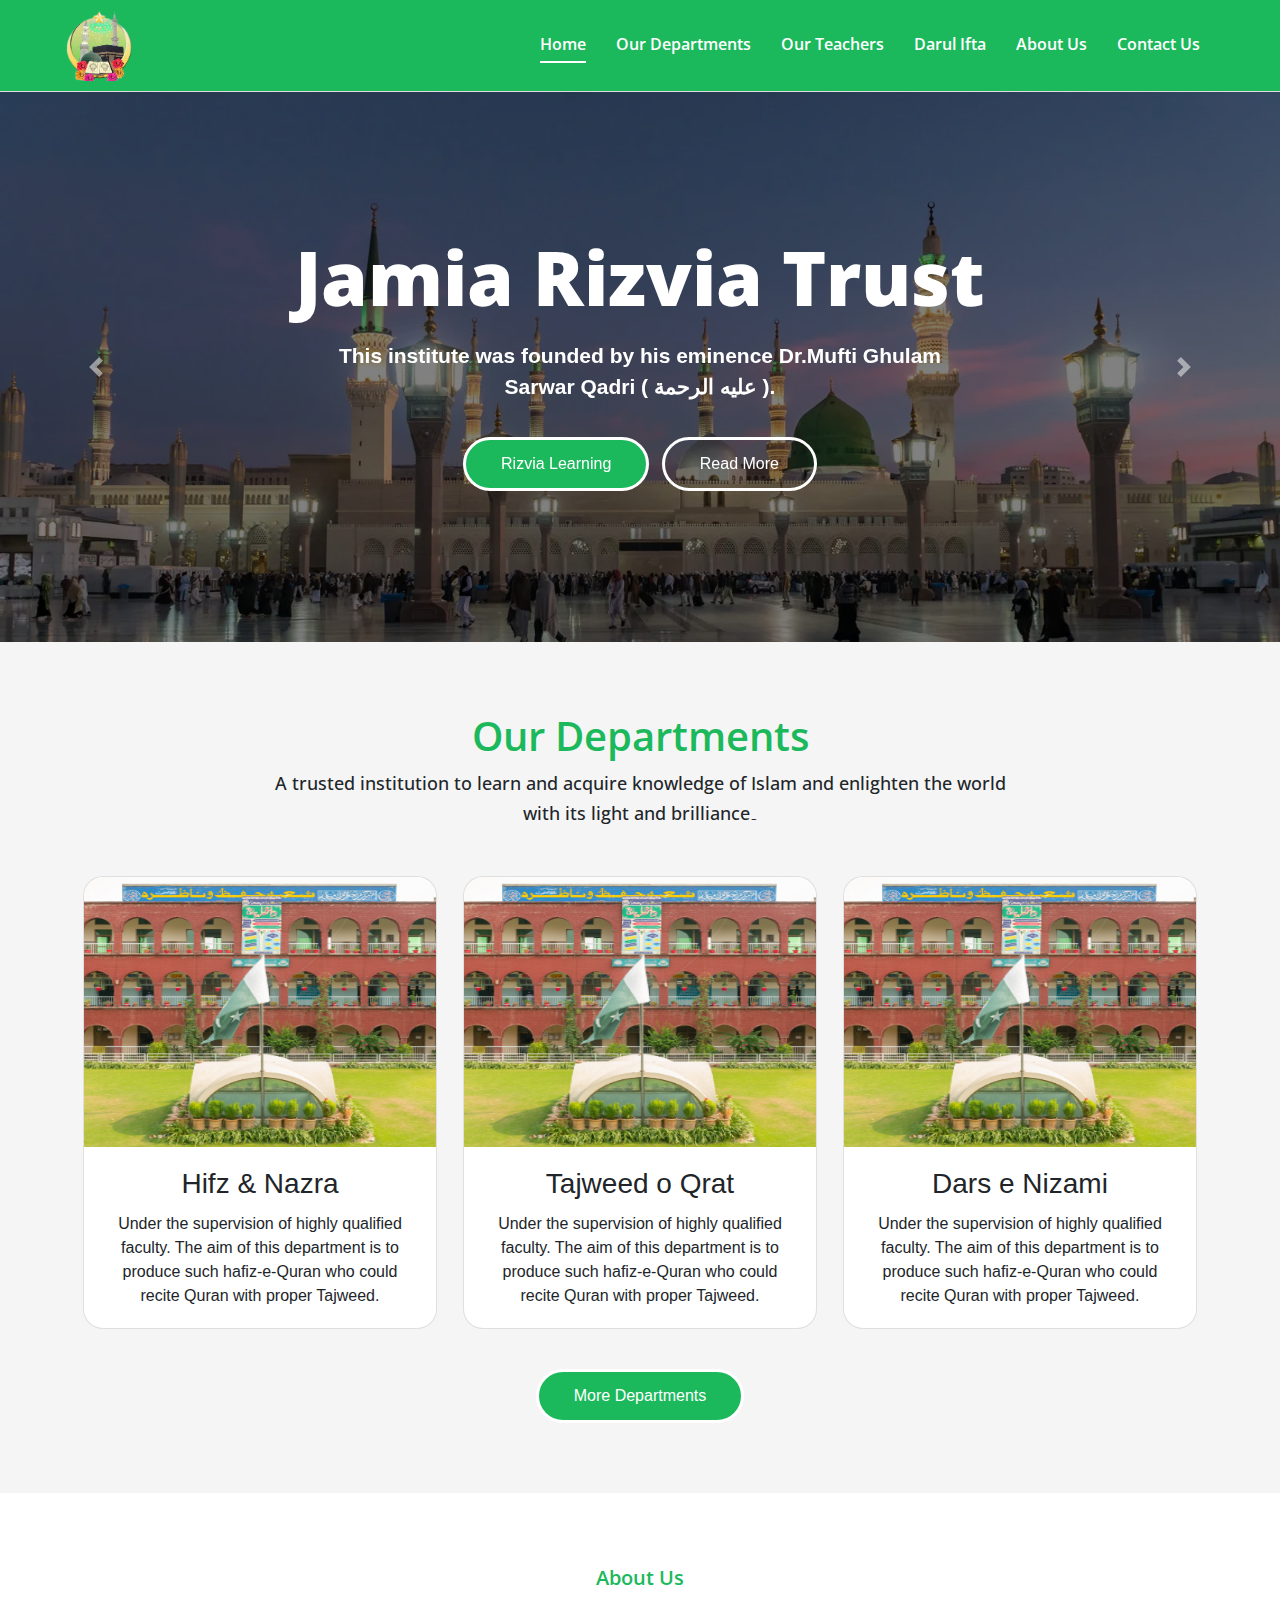
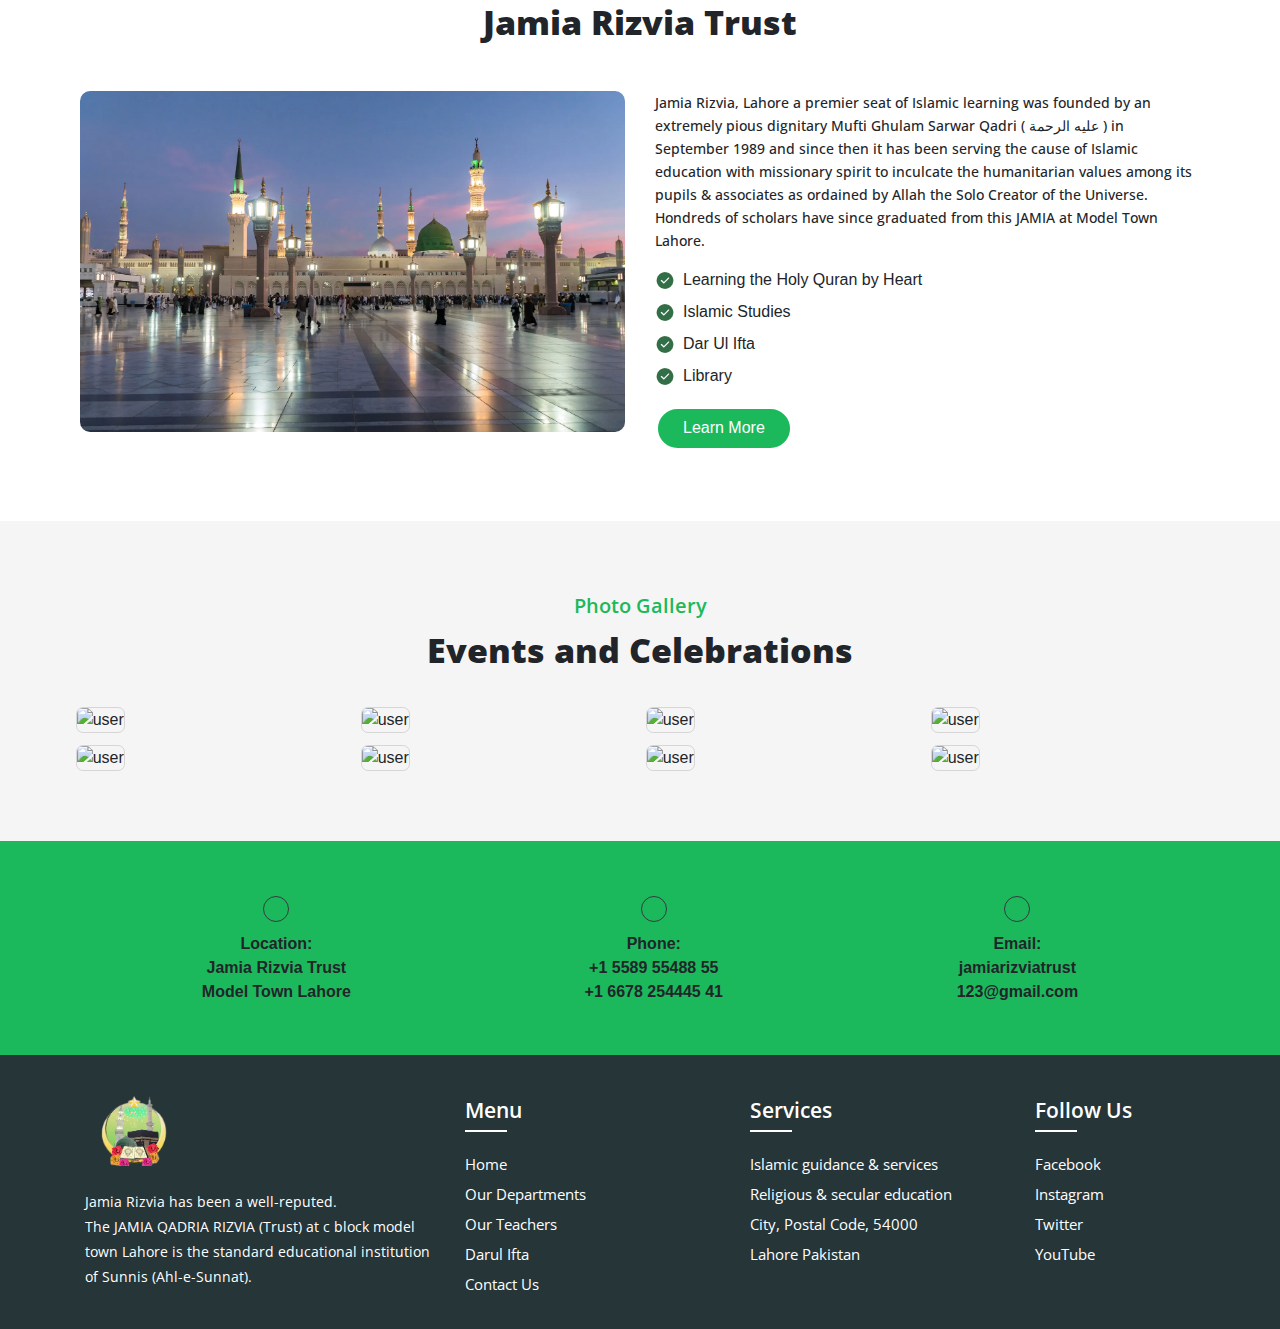
==== index.html @ 2d514998 "home page" ====
<!DOCTYPE html>
<html lang="en">

<head>
    <meta charset="UTF-8">
    <meta name="viewport" content="width=device-width, initial-scale=1.0">
    <link rel="stylesheet" href="https://cdn.jsdelivr.net/npm/bootstrap@4.6.2/dist/css/bootstrap.min.css">
    <script src="https://cdn.jsdelivr.net/npm/jquery@3.6.4/dist/jquery.slim.min.js"></script>
    <script src="https://cdn.jsdelivr.net/npm/popper.js@1.16.1/dist/umd/popper.min.js"></script>
    <script src="https://cdn.jsdelivr.net/npm/bootstrap@4.6.2/dist/js/bootstrap.bundle.min.js"></script>
    <link rel="stylesheet" href="https://cdnjs.cloudflare.com/ajax/libs/font-awesome/6.4.0/css/all.min.css"
        integrity="sha512-iecdLmaskl7CVkqkXNQ/ZH/XLlvWZOJyj7Yy7tcenmpD1ypASozpmT/E0iPtmFIB46ZmdtAc9eNBvH0H/ZpiBw=="
        crossorigin="anonymous" referrerpolicy="no-referrer" />
    <link href='https://fonts.googleapis.com/css?family=Open Sans' rel='stylesheet'>
    <link rel="stylesheet" href="style.css">
    <title>Jamia Rizvia</title>
</head>

<body>
    <header>
        <nav class="navbar navbar-expand-lg navbar-light bg-light">
            <img src="images/download-removebg-preview.png" alt="Girl in a jacket" width="100px" class="navbar-img">
            <button class="navbar-toggler" type="button" data-toggle="collapse" data-target="#navbarText"
                aria-controls="navbarText" aria-expanded="false" aria-label="Toggle navigation">
                <span class="navbar-toggler-icon" id="i"></span>
            </button>
            <div class="collapse navbar-collapse" id="navbarText">
                <ul class="navbar-nav ml-auto">
                    <li class="nav-item">
                        <a class="nav-link active" href="index.html">Home</a>
                    </li>
                    <li class="nav-item dropdown">
                        <a class="nav-link dropdown-toggle" href="#" id="navbarDropdownMenuLink" data-toggle="dropdown"
                            aria-haspopup="true" aria-expanded="false">
                            Our Departments
                            <i class="fa fa-chevron-down fa-xs"></i>
                        </a>
                        <div class="dropdown-menu" aria-labelledby="navbarDropdownMenuLink">
                            <a class="dropdown-item" href="sponsorship.html">Hifz & Nazra</a>
                            <a class="dropdown-item" href="immigration-services.html">Tajweed 0 Qrat</a>
                            <a class="dropdown-item" href="staffing-solution.html">Dars e Nizami</a>
                        </div>
                    </li>
                    <li class="nav-item">
                        <a class="nav-link" href="index.html">Our Teachers</a>
                    </li>
                    <li class="nav-item">
                        <a class="nav-link" href="index.html">Darul Ifta</a>
                    </li>
                    <li class="nav-item">
                        <a class="nav-link" href="index.html">About Us</a>
                    </li>
                    <li class="nav-item">
                        <a class="nav-link" href="contact.html">Contact Us</a>
                    </li>
                </ul>
            </div>
        </nav>
    </header>
    <!-- main-section is here -->
    <section class="home-main">
        <div id="carouselExampleIndicators" class="carousel slide" data-ride="carousel">
            <div class="carousel-inner">
                <div class="carousel-item active">
                    <h1>Jamia Rizvia Trust</h1>
                    <p> This institute was founded by his eminence Dr.Mufti Ghulam Sarwar Qadri ( عليه الرحمة ).</p>
                    <div class="mt-4">
                        <button type="button" class="btn button-1">Rizvia Learning</button>
                        <button type="button" class="btn ml-2 button-2">Read More</button>
                    </div>
                </div>
                <div class="carousel-item">
                    <h1>Jamia Rizvia Trust</h1>
                    <p> This institute was founded by his eminence Dr.Mufti Ghulam Sarwar Qadri ( عليه الرحمة ).</p>
                    <div class="mt-4">
                        <button type="button" class="btn button-1">Rizvia Learning</button>
                        <button type="button" class="btn ml-2 button-2">Read More</button>
                    </div>
                </div>
                <div class="carousel-item">
                    <h1>Jamia Rizvia Trust</h1>
                    <p> This institute was founded by his eminence Dr.Mufti Ghulam Sarwar Qadri ( عليه الرحمة ).</p>
                    <div class="mt-4">
                        <button type="button" class="btn button-1">Rizvia Learning</button>
                        <button type="button" class="btn ml-2 button-2">Read More</button>
                    </div>
                </div>
            </div>
            <a class="carousel-control-prev" href="#carouselExampleIndicators" role="button" data-slide="prev">
                <span class="carousel-control-prev-icon" aria-hidden="true"></span>
                <span class="sr-only">Previous</span>
            </a>
            <a class="carousel-control-next" href="#carouselExampleIndicators" role="button" data-slide="next">
                <span class="carousel-control-next-icon" aria-hidden="true"></span>
                <span class="sr-only">Next</span>
            </a>
        </div>
    </section>
    <!-- department-section is here -->
    <section class="department">
        <div class="container">
            <h1 class="department-title">Our Departments</h1>
            <p class="department-text">A trusted institution to learn and acquire knowledge of Islam and enlighten the
                world with its light and brilliance۔</p>
            <div class="row mt-5 justify-content-around">
                <div class="card" style="width: 31%;">
                    <img class="card-img-top"
                        src="images/jamiaashrafia.org_wp-content_uploads_2023_08_DSC_8274-scaled.jpg.png"
                        alt="Card image cap">
                    <div class="card-body">
                        <h3 class="card-title">Hifz & Nazra</h3>
                        <p class="card-text">Under the supervision of highly qualified faculty. The aim of this
                            department is to produce such
                            hafiz-e-Quran who could recite Quran with proper Tajweed. </p>
                    </div>
                </div>
                <div class="card" style="width: 31%;">
                    <img class="card-img-top"
                        src="images/jamiaashrafia.org_wp-content_uploads_2023_08_DSC_8274-scaled.jpg.png"
                        alt="Card image cap">
                    <div class="card-body">
                        <h3 class="card-title">Tajweed o Qrat</h3>
                        <p class="card-text">Under the supervision of highly qualified faculty. The aim of this
                            department is to produce such
                            hafiz-e-Quran who could recite Quran with proper Tajweed. </p>
                    </div>
                </div>
                <div class="card" style="width: 31%;">
                    <img class="card-img-top"
                        src="images/jamiaashrafia.org_wp-content_uploads_2023_08_DSC_8274-scaled.jpg.png"
                        alt="Card image cap">
                    <div class="card-body">
                        <h3 class="card-title">Dars e Nizami</h3>
                        <p class="card-text">Under the supervision of highly qualified faculty. The aim of this
                            department is to produce such
                            hafiz-e-Quran who could recite Quran with proper Tajweed. </p>
                    </div>
                </div>
            </div>
            <button type="button" class="btn">More Departments</button>
        </div>
    </section>

    <!-- about us section is here -->
    <section class=" container about-home">
        <p class="small-title">About Us</p>
        <h1 class="title">Jamia Rizvia Trust</h1>
        <div class="row mt-5">
            <div class="col-lg-6 col-sm-12">
                <img src="images/site-Prophets-Mosque-Medina-Saudi-Arabia-Mecca.webp" alt="user"
                    style=" border-radius: 10px;" width="100%">
            </div>
            <div class="col-lg-6 col-sm-12">
                <p class="text">Jamia Rizvia, Lahore a premier seat of Islamic learning was founded by an extremely
                    pious dignitary
                    Mufti Ghulam Sarwar Qadri ( عليه الرحمة ) in September 1989 and since
                    then it has been serving the cause of Islamic education with missionary spirit to inculcate the
                    humanitarian values among its pupils & associates as ordained by Allah the Solo Creator of the
                    Universe.<br>
                    Hondreds of scholars have since graduated from this JAMIA at Model Town Lahore.</p>
                <p class="mb-2"><img src="images/tick-circle.png" alt="user" class="mr-2">Learning the Holy Quran by
                    Heart</p>
                <p class="mb-2"><img src="images/tick-circle.png" alt="user" class="mr-2">Islamic Studies</p>
                <p class="mb-2"><img src="images/tick-circle.png" alt="user" class="mr-2">Dar Ul Ifta</p>
                <p class="mb-2"><img src="images/tick-circle.png" alt="user" class="mr-2">Library</p>
                <button type="button" class="btn">Learn More</button>
            </div>
        </div>
    </section>
    <!-- contact us section is here -->
    <section class="event">
        <p class="small-title">Photo Gallery</p>
        <h1 class="title">Events and Celebrations</h1>
        <div class="container mt-4">
            <div class="row justify-content-around">
                <div class="img-div">
                    <img src="images/IMG_0342.JPG" alt="user">
                </div>
                <div class="img-div">
                    <img src="images/IMG_0344.JPG" alt="user">
                </div>
                <div class="img-div">
                    <img src="images/IMG_0352.JPG" alt="user">
                </div>
                <div class="img-div">
                    <img src="images/IMG_0353.JPG" alt="user">
                </div>
                <div class="img-div">
                    <img src="images/IMG_0352.JPG" alt="user">
                </div>
                <div class="img-div">
                    <img src="images/IMG_0353.JPG" alt="user">
                </div>
                <div class="img-div">
                    <img src="images/IMG_0342.JPG" alt="user">
                </div>
                <div class="img-div">
                    <img src="images/IMG_0344.JPG" alt="user">
                </div>
            </div>
        </div>
    </section>
    <!-- contact section is here -->
    <section class="contact-section">
        <div class="container contact-section-innr">
            <div>
                <button class="btn btn btn-outline-dark contact-btn" type="button"> <i
                        class="fas fa-map-marker-alt fa-2xl"></i></button>
                <span>Location:</span>
                <p class="contact-text">
                    Jamia Rizvia Trust<br>
                    Model Town Lahore</p>
            </div>
            <div>
                <button class="btn btn btn-outline-dark contact-btn" type="button"> <i
                        class="fas fa-phone-alt fa-xl"></i></button>
                <span>Phone:</span>
                <p class="contact-text mb-0">
                    +1 5589 55488 55</p>
                <p class="contact-text mt-0"> +1 6678 254445 41</p>
            </div>

            <div>
                <button class="btn btn btn-outline-dark contact-btn" type="button"> <i
                        class="fas fa-envelope fa-xl"></i></button>
                <span>Email:</span>
                <p class="contact-text">
                    jamiarizviatrust<br>
                    123@gmail.com</p>
            </div>
        </div>
    </section>
    <!-- footer is here -->
    <footer class="page-footer blue">
        <div class="container">
            <div class="row">
                <div class="col-lg-4 col-md-8 col-sm-8">
                    <img src="images/download-removebg-preview.png" alt="Girl in a jacket" width="100px">
                    <p class="footer-text">Jamia Rizvia has been a well-reputed.<br>The JAMIA QADRIA RIZVIA (Trust) at c
                        block model town Lahore is the standard educational institution of
                        Sunnis (Ahl-e-Sunnat).</p>
                </div>
                <div class="col-lg-3 col-md-4 col-sm-4">
                    <h4 class="footer-title">Menu</h4>
                    <a class="footer-links mt-4">Home</a>
                    <a class="footer-links"> Our Departments </a>
                    <a class="footer-links">Our Teachers </a>
                    <a class="footer-links">Darul Ifta</a>
                    <!-- <a class="footer-links">Donation</a> -->
                    <!-- <a class="footer-links">About Us</a> -->
                    <a class="footer-links">Contact Us</a>
                </div>
                <div class="col-lg-3 col-md-8 col-sm-8">
                    <h4 class="footer-title">Services</h4>
                    <a class="footer-links mt-4"> Islamic guidance & services</a>
                    <a class="footer-links">Religious & secular education</a>
                    <a class="footer-links">City, Postal Code, 54000</a>
                    <a class="footer-links">Lahore Pakistan</a>
                </div>
                <div class="col-lg-2 col-md-4 col-sm-4">
                    <h4 class="footer-title">Follow Us</h4>
                    <a class="footer-links mt-4">Facebook</a>
                    <a class="footer-links">Instagram</a>
                    <a class="footer-links">Twitter</a>
                    <a class="footer-links">YouTube</a>
                </div>
            </div>
        </div>
    </footer>
</body>

</html>
---- style.css ----
:root {
    --transition: all 0.5s ease-in-out;
}

html {
    text-rendering: optimizeLegibility;
    scroll-behavior: smooth;
}

/* navbar style is here */
.navbar {
    background-color: #1bb95c !important;
    padding: 10px 50px;
    border-bottom: 1px solid #ddd;
}
.navbar-light .navbar-nav .nav-link.active,
.navbar-light .navbar-nav .active>.nav-link {
    color: #FFF !important;
    font-family: 'Open Sans';
    font-style: normal;
    font-size: 16px;
    font-weight: 600;
    border-bottom: 2px solid #FFF;
}

.navbar-light .navbar-nav .show>.nav-link {
    color: #FFF !important;
}

.navbar-light .navbar-nav .nav-link {
    font-family: 'Open Sans';
    font-style: normal;
    font-weight: 500;
    font-size: 16px;
    line-height: 34px;
    color: #FFF;
    text-decoration: none;
    margin-right: 30px;
    padding: 0;
    display: inline-block;
    font-weight: 600;
}

.navbar-light .navbar-nav .nav-link:hover {
    color: #FFF !important;
    font-family: 'Open Sans';
    font-style: normal;
    font-size: 16px;
    font-weight: 600;
}

/* dropdown style */
.navbar-expand-lg .navbar-nav .dropdown-menu {
    border: 1px solid #ddd;
    background: #1bb95c;
    padding: 0;
    margin-top: -2px;
    max-width: 180px;
}

.navbar-expand-lg .navbar-nav .dropdown-menu .dropdown-item {
    color: #FFF;
    padding: 3px 10px;
}

.navbar-expand-lg .navbar-nav .dropdown-menu .dropdown-item:hover {
    background: #dddddd91;
}

.dropdown-item.active,
.dropdown-item:active {
    color: #F59E0B !important;
    text-decoration: none;
    background-color: transparent;
    font-weight: 600;
}
.dropdown-toggle::after {
    display: none !important;
}
/* corousel */
.carousel-item{
    /* background-color: aquamarine; */
    min-height: 550px;
    padding: 130px 100px;
    background-image: url('images/site-Prophets-Mosque-Medina-Saudi-Arabia-Mecca.webp');
    background-repeat: no-repeat;
    background-size: cover;
    background-position: top;
    background-color: grey;
    background-blend-mode: multiply;
    text-align: center;
}
.carousel-item h1{
    font-size: 75px;
    font-family: 'Open Sans';
    font-weight: 800;
    line-height: 110px;
    color: #FFF;
}
.carousel-item p{
    font-weight: 600;
    font-size: 21px;
    max-width: 620px;
    margin: 0 auto;
    color: #FFF;
}
.carousel-item button{
    border: 3px solid #FFF;
    border-radius: 50px;
    padding: 12px 35px;
    margin-top: 10px;
    font-size: 16px;
    font-weight: 500;
    color: #FFF;
}
.carousel-item .button-1{
    background-color: #1bb95c;
}
.carousel-item .button-1:hover{
    background-color: transparent;
    color: #FFF;
}
.carousel-item .button-2:hover{
    background-color: #1bb95c;
    color: #FFF;
}
/* department style is here */
.department{
    padding: 70px 10px;
    background-color: #f5f5f5;
}
.department .department-title{
    font-family: 'Open Sans';
    font-weight: 600;
    color: #1bb95c;
    text-align: center;
}
.department .department-text{
    font-family: 'Open Sans';
    font-weight: 500;
    font-size: 18px;
    line-height: 30px;
    text-align: center;
    max-width: 750px;
    margin: 0 auto;
}
.department .card{
    border-radius: 20px;
}
.department .card img{
    height: 270px;
    border-radius: 20px 20px 0 0;
}
.department .card .card-body{
   text-align: center;
}

.department button{
    border: 3px solid #FFF;
    border-radius: 50px;
    padding: 12px 35px;
    font-size: 16px;
    font-weight: 500;
    color: #FFF;
    background-color: #1bb95c;
    margin-top: 40px !important;
    margin: 0 auto;
    display: block;
}
.about-home button:hover,
.department button:hover{
    background-color: transparent;
    color: #1bb95c;
    border: 3px solid #1bb95c;
}

/* about us style is here */

.about-home{
    padding: 70px 10px !important;
}
.small-title{
    font-family: 'Open Sans';
    font-weight: 600;
    color: #1bb95c;
    font-size: 20px;
    text-align: center;
}
.event .title,
.about-home .title{
    font-family: 'Open Sans';
    font-weight: 800;
    text-align: center;
    font-size: 34px;
    margin-top: -7px;
}

.about-home p img{
    filter: hue-rotate(-208deg);
    opacity: 0.8;
}
.about-home .text{
    font-family: 'Open Sans';
    font-weight: 500;
    font-size: 14px;
    line-height: 23px;
}
.about-home button{
    border: 3px solid #FFF;
    border-radius: 50px;
    padding: 7px 25px 8px 25px;
    font-size: 16px;
    font-weight: 500;
    color: #FFF;
    background-color: #1bb95c;
    margin-top: 10px;
}
/* event section style is here */
.event{
    padding: 70px 10px;
    background-color: #f5f5f5;
}
.event .img-div{
    width: 24% !important;
    margin-top: 12px;
}
.event .img-div img{
    width: 100% !important;
    border-radius: 7px;
    border: 1px solid rgba(0,0,0,.125);
}
.event .img-div img:hover {
    box-shadow: rgba(0, 0, 0, 0.35) 0px 5px 15px !important;
    filter: brightness(0.7) !important;
}
/* contact section style is here */
.contact-section{
    background-color: #1bb95c;
    padding: 55px 20px 35px 20px;
}
.contact-section-innr{
    display: flex;
    justify-content: space-around;
}
.contact-section span{
    margin-top: 10px !important;
    margin: 0 auto;
    display: block;
}
.contact-section span,
.contact-section .contact-text {
    font-size: 13px;
    text-align: center;
    font-weight: 700;
    font-size: 16px;
}
.contact-section .contact-text:hover{
    cursor: pointer;
    text-decoration: underline;
} 
.contact-section .contact-btn {
    padding: 12px;
    border-radius: 26px;
    margin: 0 auto;
    display: block;
}
/* footer style is here */
.page-footer {
    background: #263538;
    padding-top: 40px;
    padding-bottom: 30px;
}

.footer-text {
    font-family: 'Open Sans';
    font-style: normal;
    font-weight: 400;
    font-size: 14px;
    line-height: 25px;
    color: #FFF;
    margin-top: 23px;
    margin-bottom: 0;
}

.footer-title {
    font-family: 'Open Sans';
    font-style: normal;
    font-size: 21px;
    font-weight: 600;
    line-height: 30px;
    color: #FFF;
}

.footer-title::before {
    content: '';
    position: absolute;
    margin-top: 35px;
    background: #FFF;
    width: 42px;
    height: 2px;
}

.footer-links {
    font-family: 'Open Sans';
    font-style: normal;
    font-weight: 400;
    font-size: 15px;
    line-height: 30px;
    color: #FFF !important;
    display: block;
}

.footer-links:hover {
    text-decoration: underline !important;
    cursor: pointer;
}

@media screen and (max-width:720px) {
    .event .img-div{
        width: 100% !important;
        margin-top: 12px;
    }   
    .contact-section-innr{
        display: block;
    }
    .about-home .text{
        margin-top: 15px;
    }
    .about-home button{
        margin: 0 auto;
        display: block;
        margin-top: 20px;
    }
    .department .card{
        width: 100% !important;
        margin-top: 15px;
    }
    .navbar {
        padding: 10px 20px 10px 10px;
    }
    .navbar-light .navbar-nav .nav-link{
        margin-left: 15px;
    }
    .carousel-item h1{
        font-size:35px;
        line-height: 50px;
    }

    .carousel-item button{
        padding: 10px 30px;
        margin-top: 15px;
    }
   
    .footer-title {
     margin-top: 15px;
    }
    .about-home .text{
        font-size: 15px;
    }
}
@media screen and (max-width: 500px){
    .carousel-item{
        padding: 120px 35px;
    }
}
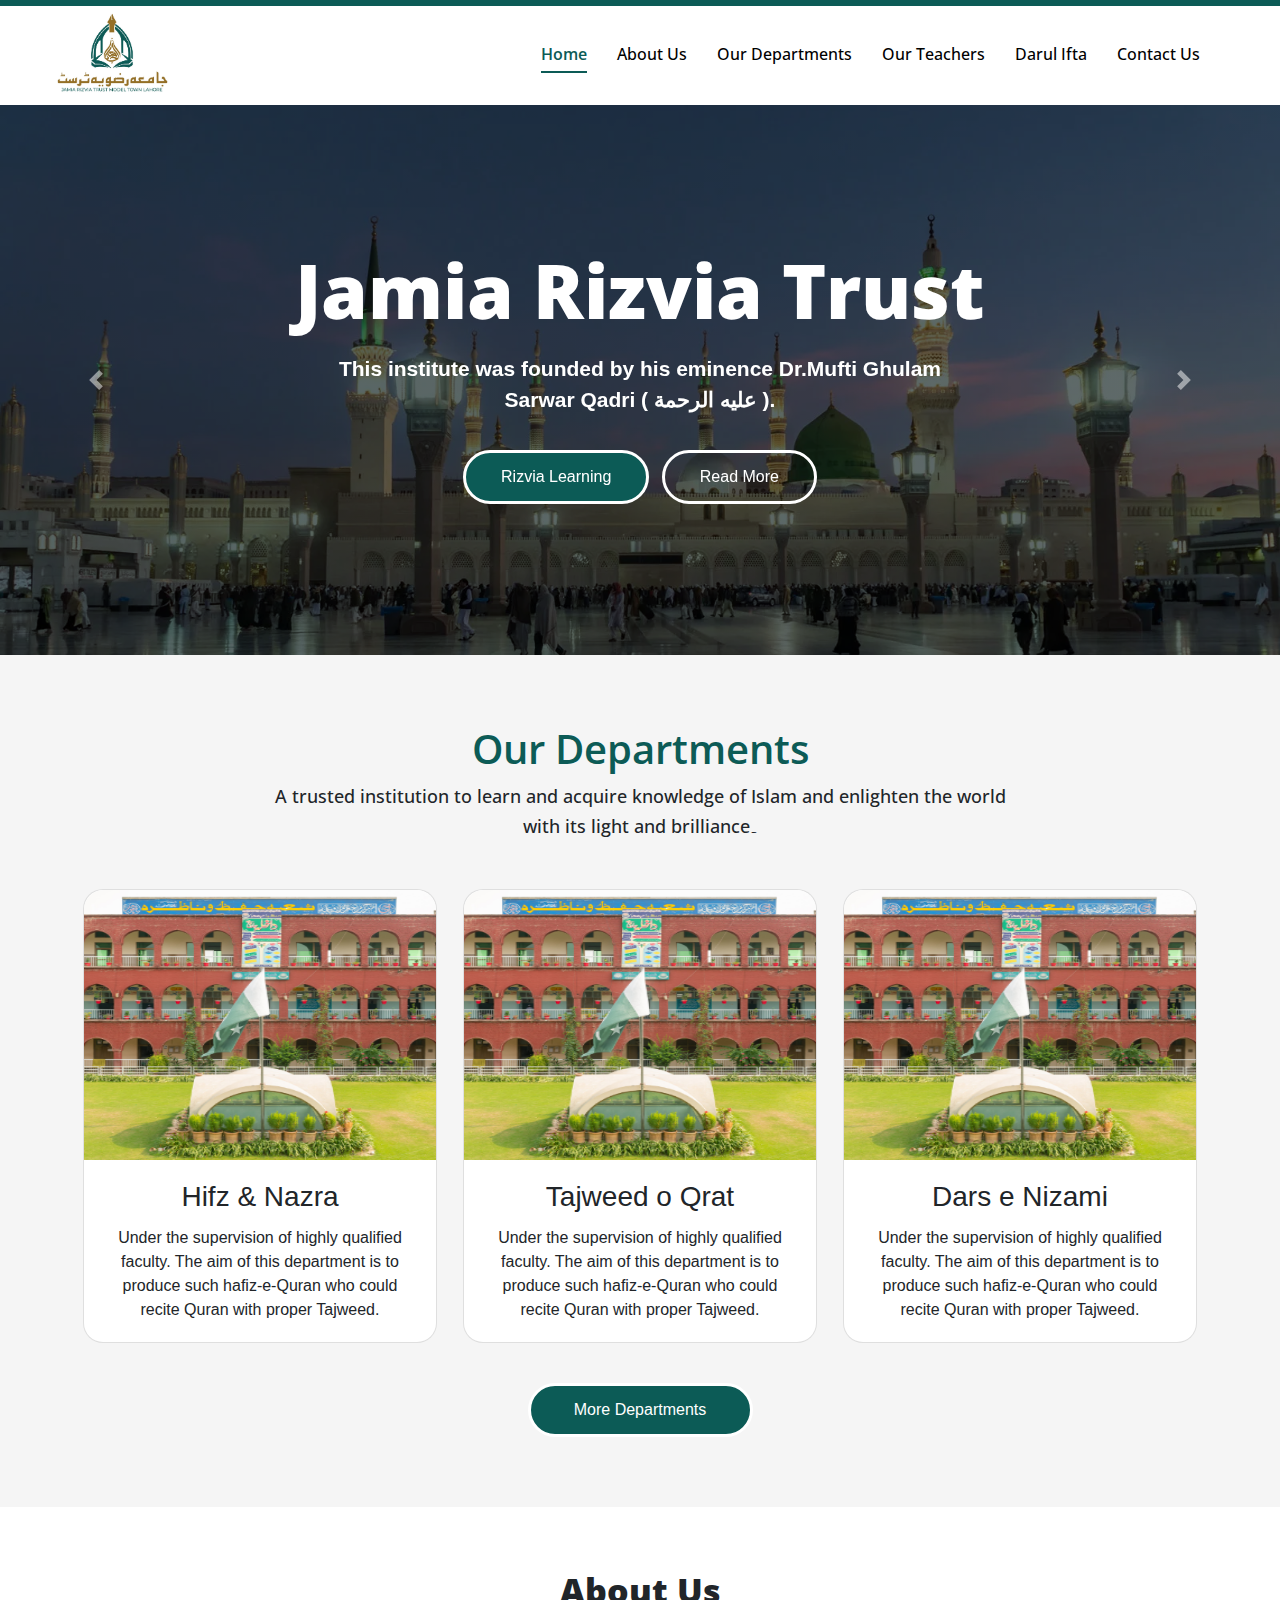
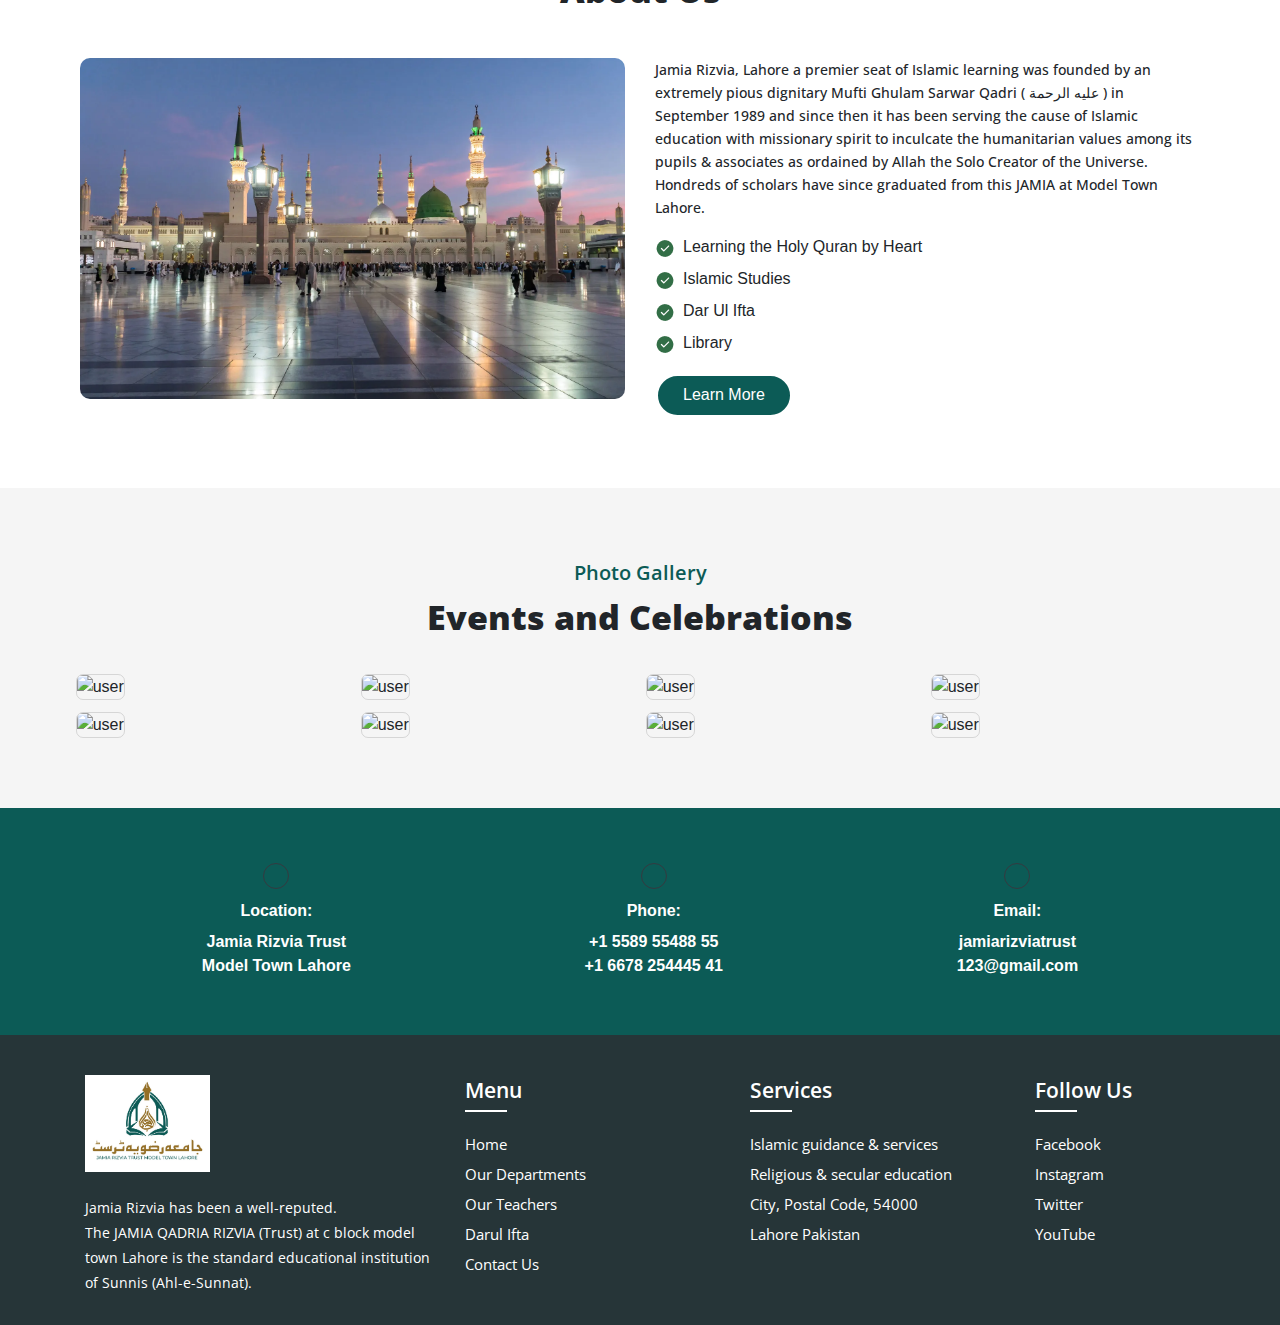
==== commit 7174f78c: "changes" ====
--- a/index.html
+++ b/index.html
@@ -19,7 +19,7 @@
 <body>
     <header>
         <nav class="navbar navbar-expand-lg navbar-light bg-light">
-            <img src="images/download-removebg-preview.png" alt="Girl in a jacket" width="100px" class="navbar-img">
+            <img src="images/jamia-logo.jpg" alt="Girl in a jacket" width="125px" class="navbar-img">
             <button class="navbar-toggler" type="button" data-toggle="collapse" data-target="#navbarText"
                 aria-controls="navbarText" aria-expanded="false" aria-label="Toggle navigation">
                 <span class="navbar-toggler-icon" id="i"></span>
@@ -29,27 +29,20 @@
                     <li class="nav-item">
                         <a class="nav-link active" href="index.html">Home</a>
                     </li>
-                    <li class="nav-item dropdown">
-                        <a class="nav-link dropdown-toggle" href="#" id="navbarDropdownMenuLink" data-toggle="dropdown"
-                            aria-haspopup="true" aria-expanded="false">
-                            Our Departments
-                            <i class="fa fa-chevron-down fa-xs"></i>
-                        </a>
-                        <div class="dropdown-menu" aria-labelledby="navbarDropdownMenuLink">
-                            <a class="dropdown-item" href="sponsorship.html">Hifz & Nazra</a>
-                            <a class="dropdown-item" href="immigration-services.html">Tajweed 0 Qrat</a>
-                            <a class="dropdown-item" href="staffing-solution.html">Dars e Nizami</a>
-                        </div>
-                    </li>
+                    <li class="nav-item">
+                        <a class="nav-link" href="about-us.html">About Us</a>
+                    </li>
+                    <li class="nav-item">
+                        <a class="nav-link" href="index.html">Our Departments</a>
+                    </li>
+                    
                     <li class="nav-item">
                         <a class="nav-link" href="index.html">Our Teachers</a>
                     </li>
                     <li class="nav-item">
                         <a class="nav-link" href="index.html">Darul Ifta</a>
                     </li>
-                    <li class="nav-item">
-                        <a class="nav-link" href="index.html">About Us</a>
-                    </li>
+                   
                     <li class="nav-item">
                         <a class="nav-link" href="contact.html">Contact Us</a>
                     </li>
@@ -137,14 +130,13 @@
                     </div>
                 </div>
             </div>
-            <button type="button" class="btn">More Departments</button>
+            <a class="btn">More Departments</a>
         </div>
     </section>
 
     <!-- about us section is here -->
     <section class=" container about-home">
-        <p class="small-title">About Us</p>
-        <h1 class="title">Jamia Rizvia Trust</h1>
+        <h2 class="title">About Us</h2>
         <div class="row mt-5">
             <div class="col-lg-6 col-sm-12">
                 <img src="images/site-Prophets-Mosque-Medina-Saudi-Arabia-Mecca.webp" alt="user"
@@ -163,7 +155,7 @@
                 <p class="mb-2"><img src="images/tick-circle.png" alt="user" class="mr-2">Islamic Studies</p>
                 <p class="mb-2"><img src="images/tick-circle.png" alt="user" class="mr-2">Dar Ul Ifta</p>
                 <p class="mb-2"><img src="images/tick-circle.png" alt="user" class="mr-2">Library</p>
-                <button type="button" class="btn">Learn More</button>
+                <a href="about-us.html"  class="btn">Learn More</a>
             </div>
         </div>
     </section>
@@ -206,25 +198,25 @@
             <div>
                 <button class="btn btn btn-outline-dark contact-btn" type="button"> <i
                         class="fas fa-map-marker-alt fa-2xl"></i></button>
-                <span>Location:</span>
-                <p class="contact-text">
+                <span class="text-white">Location:</span>
+                <p class="contact-text text-white">
                     Jamia Rizvia Trust<br>
                     Model Town Lahore</p>
             </div>
             <div>
                 <button class="btn btn btn-outline-dark contact-btn" type="button"> <i
                         class="fas fa-phone-alt fa-xl"></i></button>
-                <span>Phone:</span>
-                <p class="contact-text mb-0">
+                <span class="text-white">Phone:</span>
+                <p class="contact-text mb-0 text-white">
                     +1 5589 55488 55</p>
-                <p class="contact-text mt-0"> +1 6678 254445 41</p>
+                <p class="contact-text mt-0 text-white"> +1 6678 254445 41</p>
             </div>
 
             <div>
                 <button class="btn btn btn-outline-dark contact-btn" type="button"> <i
                         class="fas fa-envelope fa-xl"></i></button>
-                <span>Email:</span>
-                <p class="contact-text">
+                <span class="text-white">Email:</span>
+                <p class="contact-text text-white">
                     jamiarizviatrust<br>
                     123@gmail.com</p>
             </div>
@@ -235,7 +227,7 @@
         <div class="container">
             <div class="row">
                 <div class="col-lg-4 col-md-8 col-sm-8">
-                    <img src="images/download-removebg-preview.png" alt="Girl in a jacket" width="100px">
+                    <img src="images/jamia-logo.jpg" alt="Girl in a jacket" width="125px">
                     <p class="footer-text">Jamia Rizvia has been a well-reputed.<br>The JAMIA QADRIA RIZVIA (Trust) at c
                         block model town Lahore is the standard educational institution of
                         Sunnis (Ahl-e-Sunnat).</p>
--- a/style.css
+++ b/style.css
@@ -9,18 +9,15 @@
 
 /* navbar style is here */
 .navbar {
-    background-color: #1bb95c !important;
-    padding: 10px 50px;
-    border-bottom: 1px solid #ddd;
+    background-color: #fff !important;
+    padding: 1px 50px;
+    border-top:6px solid #0c5b56;
 }
 .navbar-light .navbar-nav .nav-link.active,
 .navbar-light .navbar-nav .active>.nav-link {
-    color: #FFF !important;
-    font-family: 'Open Sans';
-    font-style: normal;
-    font-size: 16px;
-    font-weight: 600;
-    border-bottom: 2px solid #FFF;
+    color: #0c5b56 !important;
+    font-weight: 600 !important;
+    border-bottom: 2px solid #0c5b56;
 }
 
 .navbar-light .navbar-nav .show>.nav-link {
@@ -29,11 +26,10 @@
 
 .navbar-light .navbar-nav .nav-link {
     font-family: 'Open Sans';
-    font-style: normal;
-    font-weight: 500;
+    font-weight: 500 !important;
     font-size: 16px;
     line-height: 34px;
-    color: #FFF;
+    color: #000;
     text-decoration: none;
     margin-right: 30px;
     padding: 0;
@@ -42,17 +38,14 @@
 }
 
 .navbar-light .navbar-nav .nav-link:hover {
-    color: #FFF !important;
-    font-family: 'Open Sans';
-    font-style: normal;
-    font-size: 16px;
-    font-weight: 600;
+    color: #0c5b56 !important;
+    font-weight: 600 !important;
 }
 
 /* dropdown style */
 .navbar-expand-lg .navbar-nav .dropdown-menu {
     border: 1px solid #ddd;
-    background: #1bb95c;
+    background: #0c5b56;
     padding: 0;
     margin-top: -2px;
     max-width: 180px;
@@ -82,7 +75,7 @@
     /* background-color: aquamarine; */
     min-height: 550px;
     padding: 130px 100px;
-    background-image: url('images/site-Prophets-Mosque-Medina-Saudi-Arabia-Mecca.webp');
+    background: linear-gradient(to right, rgba(12, 91, 86, 0.336), rgba(12, 91, 86, 0.267)) center / cover, url(images/site-Prophets-Mosque-Medina-Saudi-Arabia-Mecca.webp);
     background-repeat: no-repeat;
     background-size: cover;
     background-position: top;
@@ -114,14 +107,14 @@
     color: #FFF;
 }
 .carousel-item .button-1{
-    background-color: #1bb95c;
+    background-color: #0c5b56;
 }
 .carousel-item .button-1:hover{
     background-color: transparent;
     color: #FFF;
 }
 .carousel-item .button-2:hover{
-    background-color: #1bb95c;
+    background-color: #0c5b56;
     color: #FFF;
 }
 /* department style is here */
@@ -132,7 +125,7 @@
 .department .department-title{
     font-family: 'Open Sans';
     font-weight: 600;
-    color: #1bb95c;
+    color: #0c5b56;
     text-align: center;
 }
 .department .department-text{
@@ -155,34 +148,63 @@
    text-align: center;
 }
 
-.department button{
+.department a{
     border: 3px solid #FFF;
     border-radius: 50px;
     padding: 12px 35px;
     font-size: 16px;
     font-weight: 500;
     color: #FFF;
-    background-color: #1bb95c;
+    background-color: #0c5b56;
     margin-top: 40px !important;
     margin: 0 auto;
     display: block;
-}
-.about-home button:hover,
-.department button:hover{
+    max-width: 225px;
+
+}
+.form-btn,
+.about-home a:hover,
+.department a:hover{
     background-color: transparent;
-    color: #1bb95c;
-    border: 3px solid #1bb95c;
+    color: #0c5b56;
+    border: 3px solid #0c5b56;
 }
 
 /* about us style is here */
-
+.about-main{
+    min-height: 300px;
+    padding: 80px 100px;
+    background:linear-gradient(#263538a6, #2635389c), url(images/site-Prophets-Mosque-Medina-Saudi-Arabia-Mecca.webp);
+    background-repeat: no-repeat;
+    background-size: cover;
+    background-position: top;
+    background-color: grey;
+    background-blend-mode: multiply;
+    text-align: center;
+}
+.about-main button{
+    border: 3px solid #FFF;
+    border-radius: 50px;
+    padding: 12px 35px;
+    margin-top: 10px;
+    font-size: 16px;
+    font-weight: 500;
+    color: #FFF;
+}
+.about-main .button-1{
+    background-color: #0c5b56;
+}
+.about-main .button-1:hover{
+    background-color: transparent;
+    color: #FFF;
+}
 .about-home{
     padding: 70px 10px !important;
 }
 .small-title{
     font-family: 'Open Sans';
     font-weight: 600;
-    color: #1bb95c;
+    color: #0c5b56;
     font-size: 20px;
     text-align: center;
 }
@@ -205,14 +227,15 @@
     font-size: 14px;
     line-height: 23px;
 }
-.about-home button{
+.form-btn,
+.about-home a{
     border: 3px solid #FFF;
     border-radius: 50px;
     padding: 7px 25px 8px 25px;
     font-size: 16px;
     font-weight: 500;
     color: #FFF;
-    background-color: #1bb95c;
+    background-color: #0c5b56;
     margin-top: 10px;
 }
 /* event section style is here */
@@ -235,7 +258,7 @@
 }
 /* contact section style is here */
 .contact-section{
-    background-color: #1bb95c;
+    background-color: #0c5b56;
     padding: 55px 20px 35px 20px;
 }
 .contact-section-innr{
@@ -314,6 +337,42 @@
     text-decoration: underline !important;
     cursor: pointer;
 }
+/* contact style */
+
+/* form section style is here */
+.contact-text {
+    font-size: 13px;
+    text-align: center;
+    margin-top: 7px;
+    margin-bottom: 22px;
+}
+
+.contact-btn {
+    padding: 12px;
+    border-radius: 26px;
+    margin-top: 25px;
+    margin: 0 auto;
+    display: block;
+}
+
+.contact-div {
+    width: 200px;
+}
+
+/* form style is here */
+.form-style .form-control {
+    margin-top: 15px;
+    border-radius: 4px;
+    background: transparent;
+    padding: 25px;
+    border: 1px solid rgba(0, 0, 0, 0.445);
+}
+
+.form-style .form-control::placeholder {
+    font-size: 16px;
+}
+
+
 
 @media screen and (max-width:720px) {
     .event .img-div{
@@ -326,7 +385,7 @@
     .about-home .text{
         margin-top: 15px;
     }
-    .about-home button{
+    .about-home a{
         margin: 0 auto;
         display: block;
         margin-top: 20px;
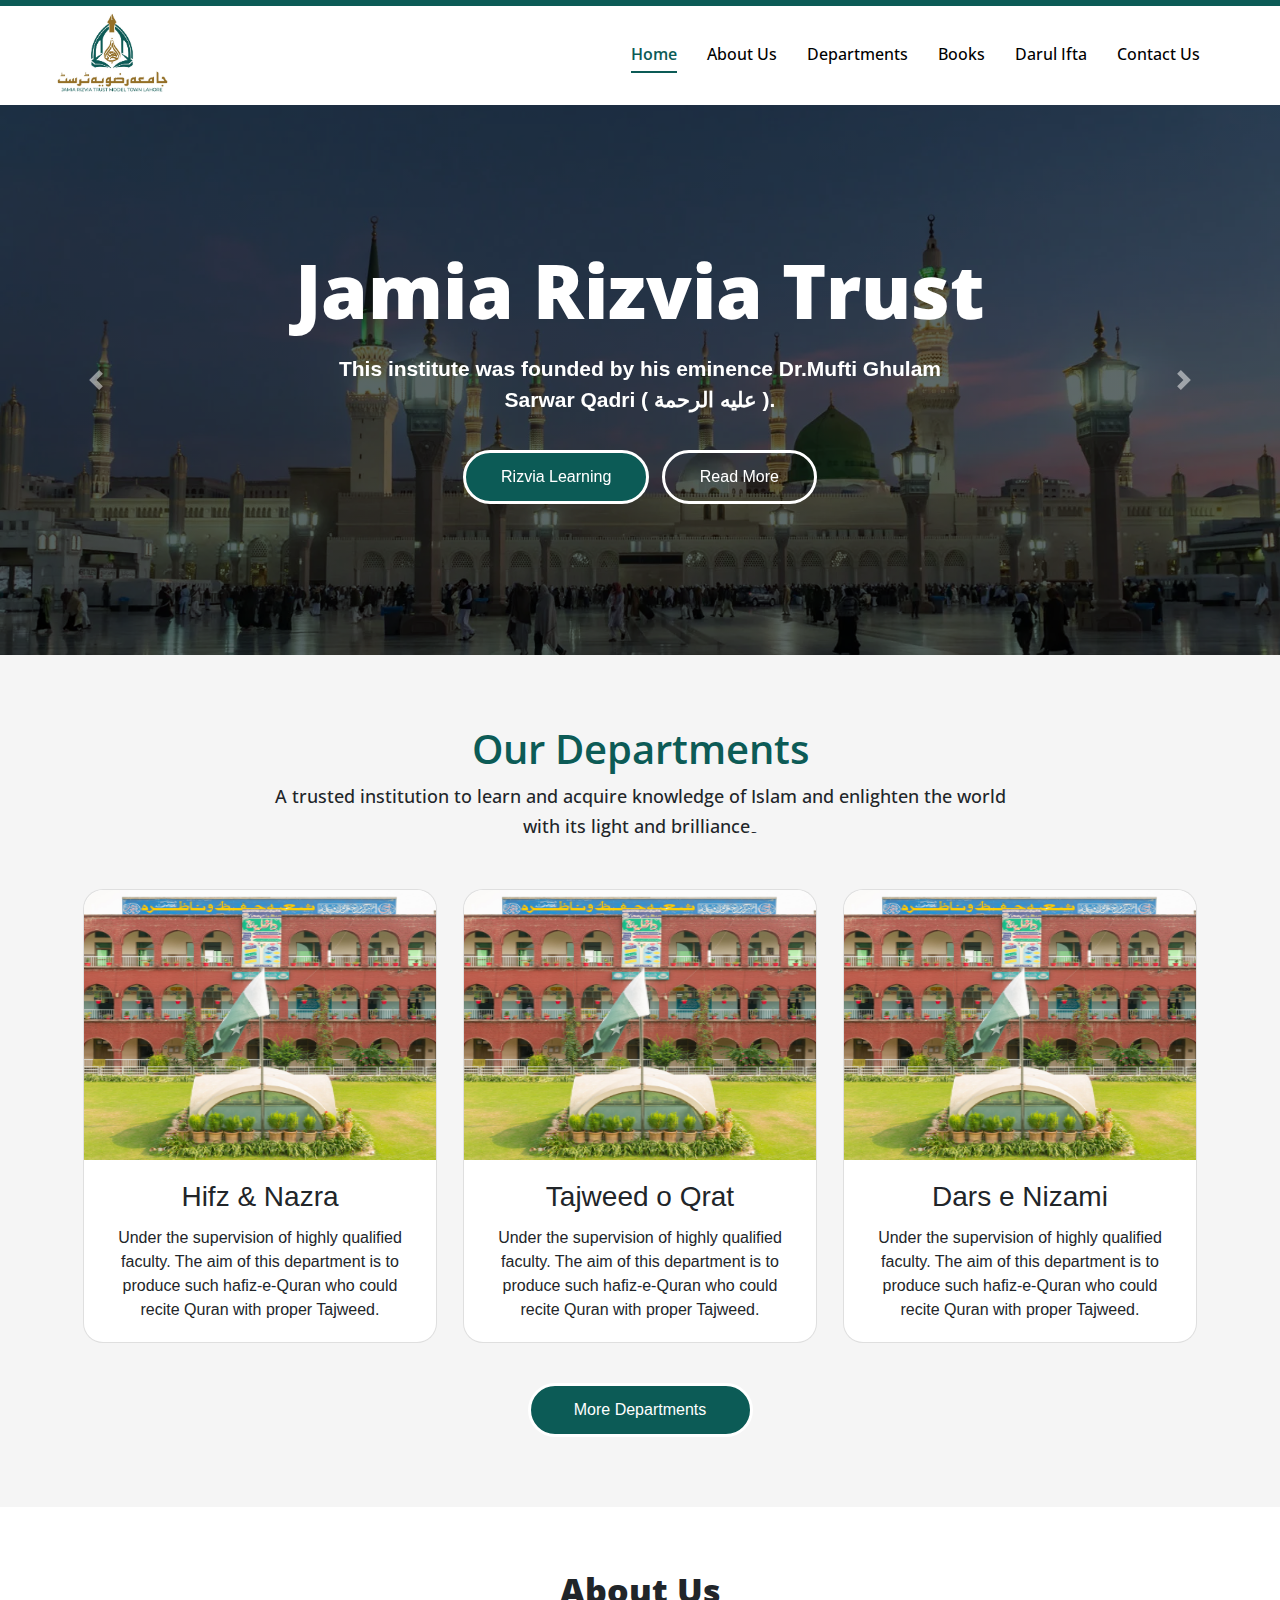
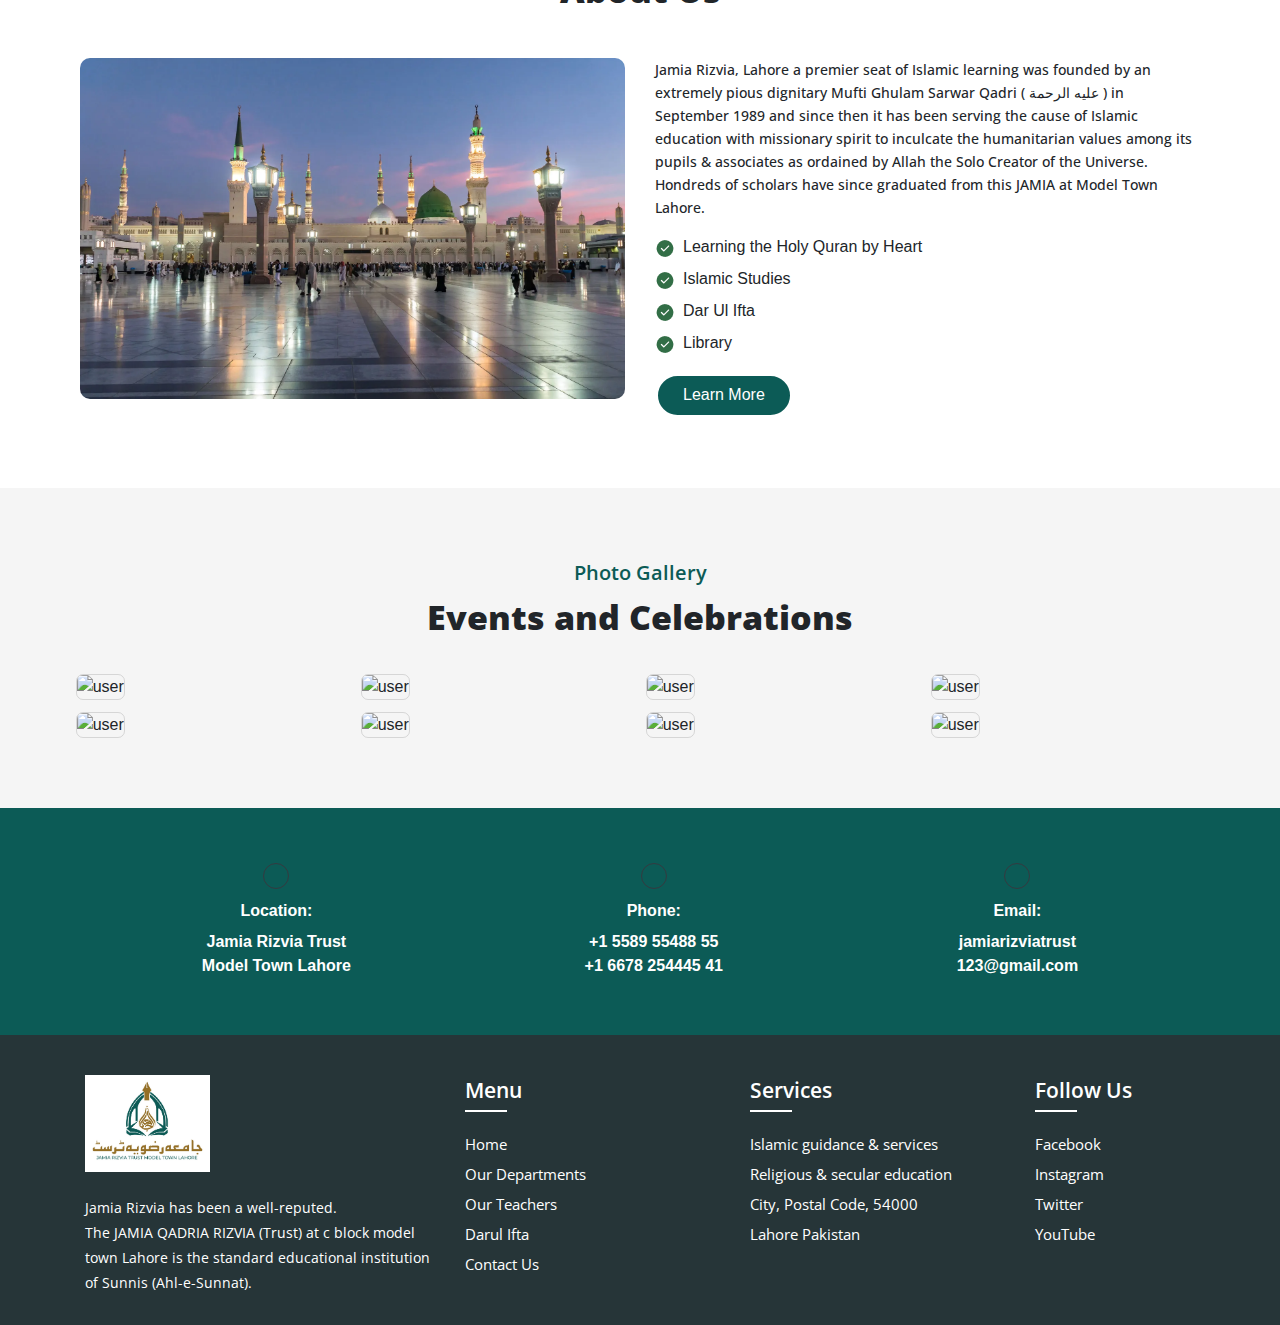
==== commit 501def52: "changes" ====
--- a/index.html
+++ b/index.html
@@ -33,11 +33,10 @@
                         <a class="nav-link" href="about-us.html">About Us</a>
                     </li>
                     <li class="nav-item">
-                        <a class="nav-link" href="index.html">Our Departments</a>
-                    </li>
-                    
-                    <li class="nav-item">
-                        <a class="nav-link" href="index.html">Our Teachers</a>
+                        <a class="nav-link" href="index.html"> Departments</a>
+                    </li>
+                    <li class="nav-item">
+                        <a class="nav-link" href="index.html">Books</a>
                     </li>
                     <li class="nav-item">
                         <a class="nav-link" href="index.html">Darul Ifta</a>
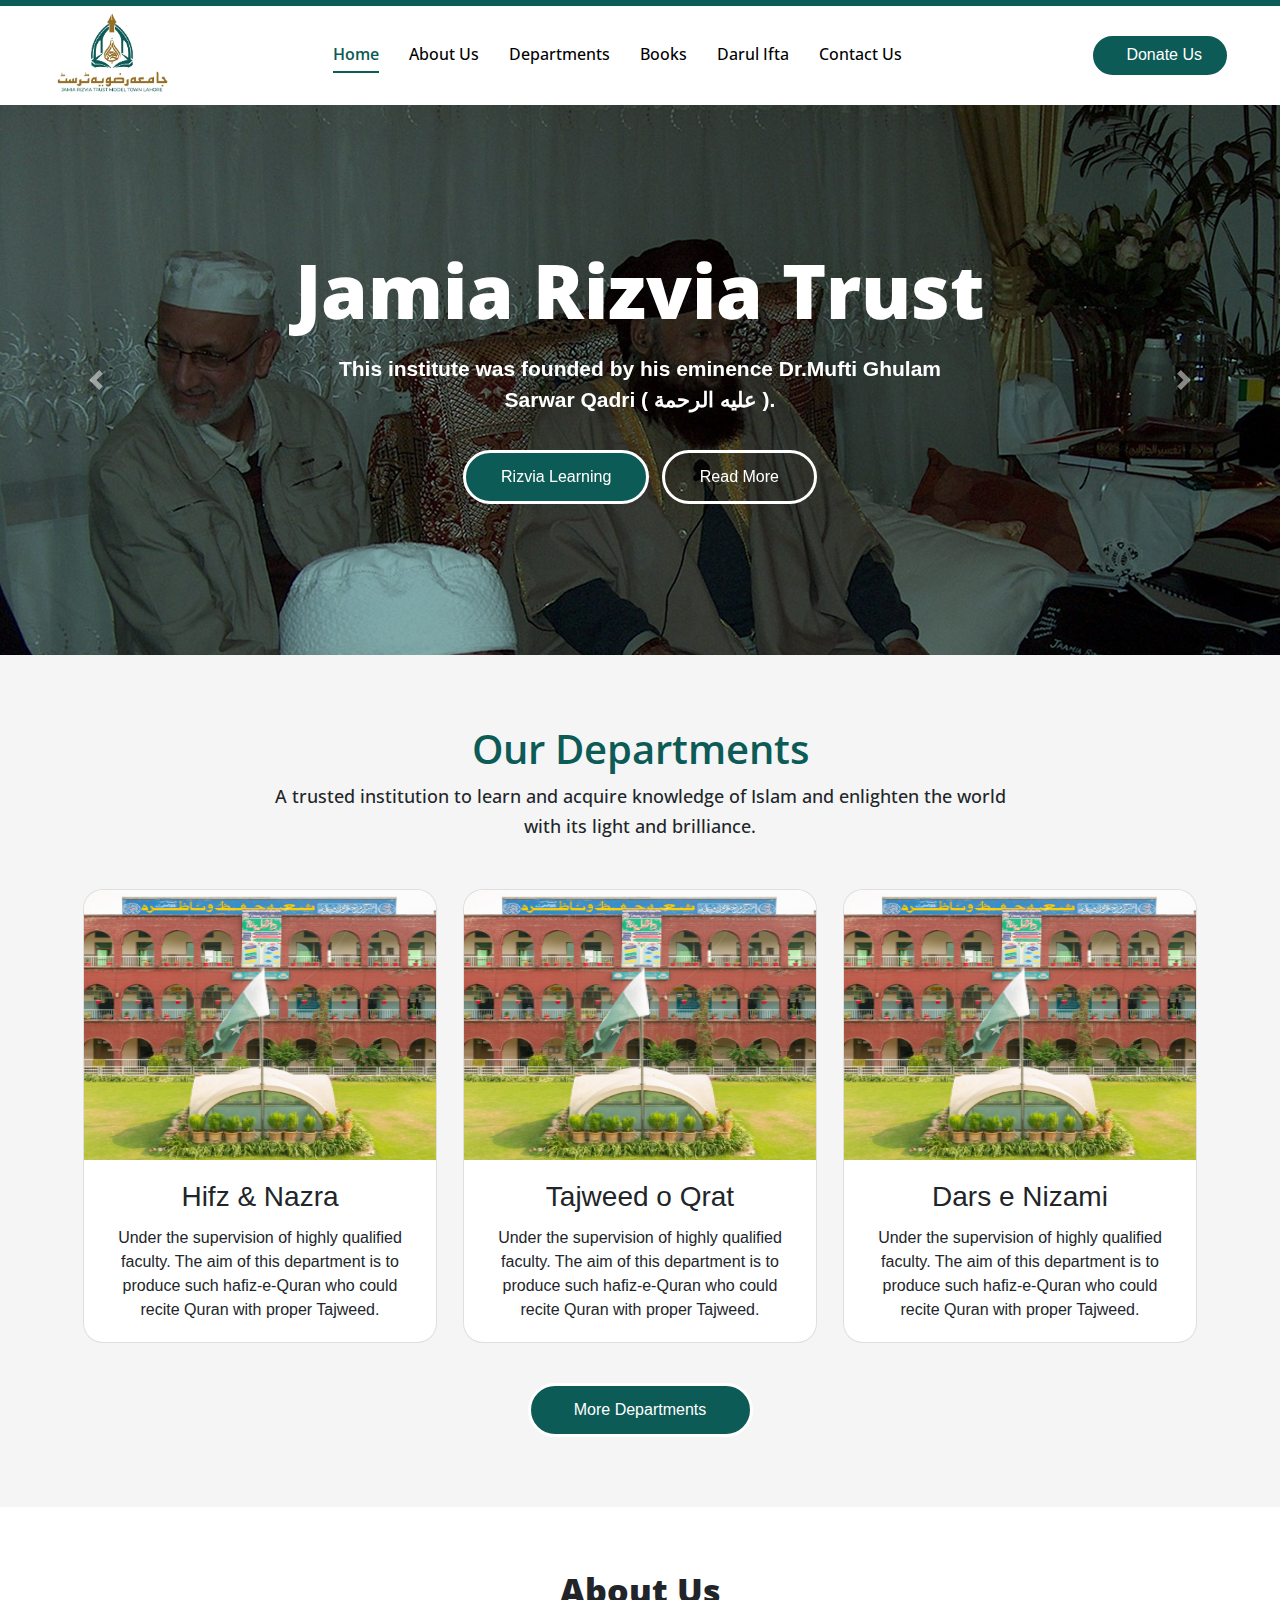
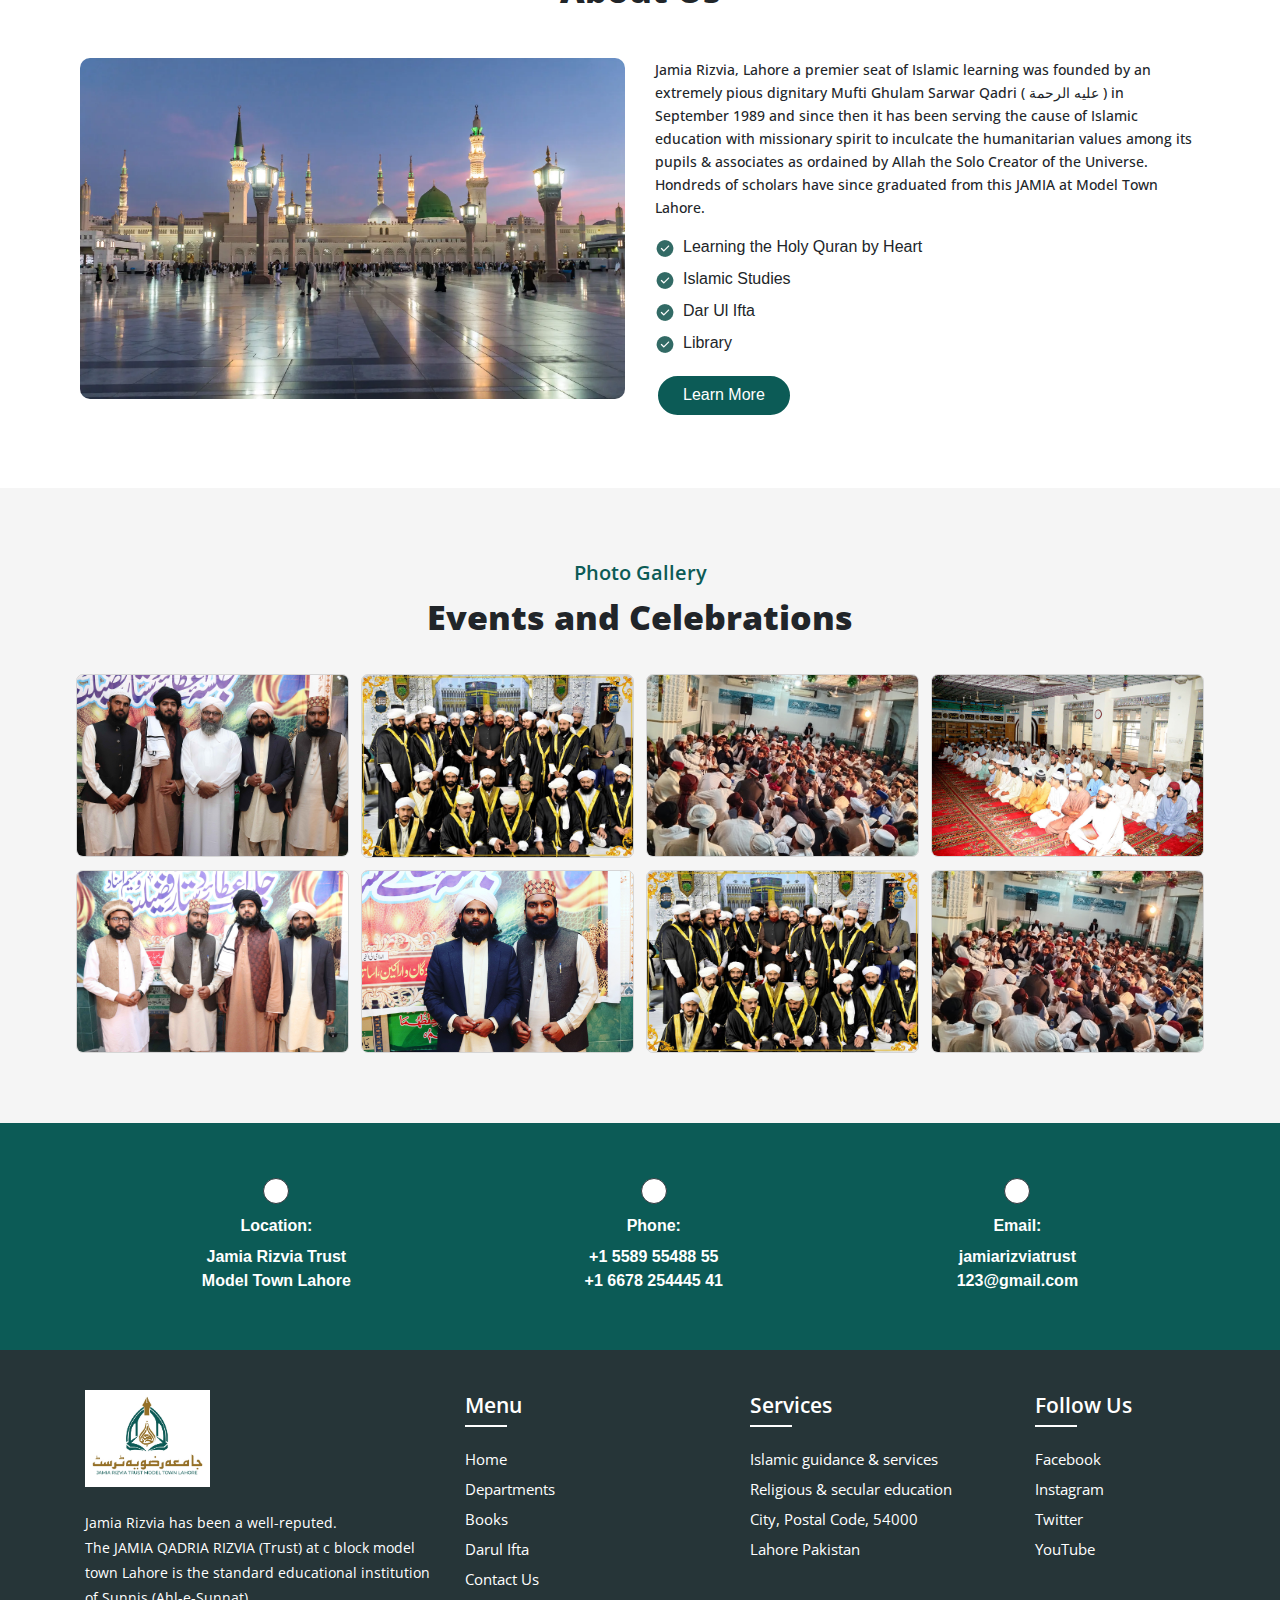
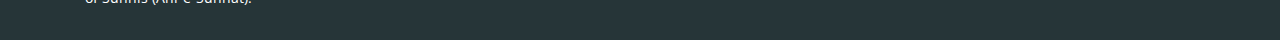
==== commit c87e5003: "add some pages and style" ====
--- a/index.html
+++ b/index.html
@@ -19,13 +19,13 @@
 <body>
     <header>
         <nav class="navbar navbar-expand-lg navbar-light bg-light">
-            <img src="images/jamia-logo.jpg" alt="Girl in a jacket" width="125px" class="navbar-img">
+            <a href="index.html"><img src="images/jamia-logo.jpg" alt="Girl in a jacket" width="125px" class="navbar-img"></a>
             <button class="navbar-toggler" type="button" data-toggle="collapse" data-target="#navbarText"
                 aria-controls="navbarText" aria-expanded="false" aria-label="Toggle navigation">
                 <span class="navbar-toggler-icon" id="i"></span>
             </button>
             <div class="collapse navbar-collapse" id="navbarText">
-                <ul class="navbar-nav ml-auto">
+                <ul class="navbar-nav mx-auto">
                     <li class="nav-item">
                         <a class="nav-link active" href="index.html">Home</a>
                     </li>
@@ -33,10 +33,10 @@
                         <a class="nav-link" href="about-us.html">About Us</a>
                     </li>
                     <li class="nav-item">
-                        <a class="nav-link" href="index.html"> Departments</a>
-                    </li>
-                    <li class="nav-item">
-                        <a class="nav-link" href="index.html">Books</a>
+                        <a class="nav-link" href="departments.html"> Departments</a>
+                    </li>
+                    <li class="nav-item">
+                        <a class="nav-link" href="books.html">Books</a>
                     </li>
                     <li class="nav-item">
                         <a class="nav-link" href="index.html">Darul Ifta</a>
@@ -46,6 +46,9 @@
                         <a class="nav-link" href="contact.html">Contact Us</a>
                     </li>
                 </ul>
+            </div>
+            <div class="nav-donate-btn d-none d-md-block">
+                <a href="contact.html" class="btn d-flex align-items-center" style="gap: 8px;"> <i class="fa-solid fa-circle-dollar-to-slot"></i> Donate Us</a>
             </div>
         </nav>
     </header>
@@ -57,26 +60,19 @@
                     <h1>Jamia Rizvia Trust</h1>
                     <p> This institute was founded by his eminence Dr.Mufti Ghulam Sarwar Qadri ( عليه الرحمة ).</p>
                     <div class="mt-4">
-                        <button type="button" class="btn button-1">Rizvia Learning</button>
-                        <button type="button" class="btn ml-2 button-2">Read More</button>
+                        <a href="departments.html" class="btn button-1">Rizvia Learning</a>
+                        <a href="about-us.html" class="btn ml-2 button-2">Read More</a>
                     </div>
                 </div>
                 <div class="carousel-item">
                     <h1>Jamia Rizvia Trust</h1>
                     <p> This institute was founded by his eminence Dr.Mufti Ghulam Sarwar Qadri ( عليه الرحمة ).</p>
                     <div class="mt-4">
-                        <button type="button" class="btn button-1">Rizvia Learning</button>
-                        <button type="button" class="btn ml-2 button-2">Read More</button>
-                    </div>
-                </div>
-                <div class="carousel-item">
-                    <h1>Jamia Rizvia Trust</h1>
-                    <p> This institute was founded by his eminence Dr.Mufti Ghulam Sarwar Qadri ( عليه الرحمة ).</p>
-                    <div class="mt-4">
-                        <button type="button" class="btn button-1">Rizvia Learning</button>
-                        <button type="button" class="btn ml-2 button-2">Read More</button>
-                    </div>
-                </div>
+                        <a href="departments.html" class="btn button-1">Rizvia Learning</a>
+                        <a href="about-us.html" class="btn ml-2 button-2">Read More</a>
+                    </div>
+                </div>
+              
             </div>
             <a class="carousel-control-prev" href="#carouselExampleIndicators" role="button" data-slide="prev">
                 <span class="carousel-control-prev-icon" aria-hidden="true"></span>
@@ -93,7 +89,7 @@
         <div class="container">
             <h1 class="department-title">Our Departments</h1>
             <p class="department-text">A trusted institution to learn and acquire knowledge of Islam and enlighten the
-                world with its light and brilliance۔</p>
+                world with its light and brilliance.</p>
             <div class="row mt-5 justify-content-around">
                 <div class="card" style="width: 31%;">
                     <img class="card-img-top"
@@ -129,7 +125,7 @@
                     </div>
                 </div>
             </div>
-            <a class="btn">More Departments</a>
+            <a href="departments.html" class="btn">More Departments</a>
         </div>
     </section>
 
@@ -138,7 +134,7 @@
         <h2 class="title">About Us</h2>
         <div class="row mt-5">
             <div class="col-lg-6 col-sm-12">
-                <img src="images/site-Prophets-Mosque-Medina-Saudi-Arabia-Mecca.webp" alt="user"
+                <img src="images/slide-img-2.webp" alt="user"
                     style=" border-radius: 10px;" width="100%">
             </div>
             <div class="col-lg-6 col-sm-12">
@@ -165,32 +161,34 @@
         <div class="container mt-4">
             <div class="row justify-content-around">
                 <div class="img-div">
-                    <img src="images/IMG_0342.JPG" alt="user">
-                </div>
-                <div class="img-div">
-                    <img src="images/IMG_0344.JPG" alt="user">
-                </div>
-                <div class="img-div">
-                    <img src="images/IMG_0352.JPG" alt="user">
-                </div>
-                <div class="img-div">
-                    <img src="images/IMG_0353.JPG" alt="user">
-                </div>
-                <div class="img-div">
-                    <img src="images/IMG_0352.JPG" alt="user">
-                </div>
-                <div class="img-div">
-                    <img src="images/IMG_0353.JPG" alt="user">
-                </div>
-                <div class="img-div">
-                    <img src="images/IMG_0342.JPG" alt="user">
-                </div>
-                <div class="img-div">
-                    <img src="images/IMG_0344.JPG" alt="user">
-                </div>
-            </div>
-        </div>
-    </section>
+                    <img src="images/gall-1.png" alt="user">
+                </div>
+                <div class="img-div">
+                    <img src="images/gall-2.png" alt="user">
+                </div>
+                <div class="img-div">
+                    <img src="images/gall-3.png" alt="user">
+                </div>
+                <div class="img-div">
+                    <img src="images/gall-4.png" alt="user">
+                </div>
+                <div class="img-div">
+                    <img src="images/gall-5.jpg" alt="user">
+                </div>
+                <div class="img-div">
+                    <img src="images/gall-6.jpg" alt="user">
+                </div>
+                <div class="img-div">
+                    <img src="images/gall-2.png" alt="user">
+                </div>
+                <div class="img-div">
+                    <img src="images/gall-3.png" alt="user">
+                </div>
+            </div>
+        </div>
+    </section>
+
+    
     <!-- contact section is here -->
     <section class="contact-section">
         <div class="container contact-section-innr">
@@ -233,13 +231,11 @@
                 </div>
                 <div class="col-lg-3 col-md-4 col-sm-4">
                     <h4 class="footer-title">Menu</h4>
-                    <a class="footer-links mt-4">Home</a>
-                    <a class="footer-links"> Our Departments </a>
-                    <a class="footer-links">Our Teachers </a>
-                    <a class="footer-links">Darul Ifta</a>
-                    <!-- <a class="footer-links">Donation</a> -->
-                    <!-- <a class="footer-links">About Us</a> -->
-                    <a class="footer-links">Contact Us</a>
+                    <a href="index.html" class="footer-links mt-4">Home</a>
+                    <a href="departments.html" class="footer-links"> Departments </a>
+                    <a href="books.html" class="footer-links">Books </a>
+                    <a href="index.html" class="footer-links">Darul Ifta</a>
+                    <a href="contact.html" class="footer-links">Contact Us</a>
                 </div>
                 <div class="col-lg-3 col-md-8 col-sm-8">
                     <h4 class="footer-title">Services</h4>
--- a/style.css
+++ b/style.css
@@ -75,7 +75,7 @@
     /* background-color: aquamarine; */
     min-height: 550px;
     padding: 130px 100px;
-    background: linear-gradient(to right, rgba(12, 91, 86, 0.336), rgba(12, 91, 86, 0.267)) center / cover, url(images/site-Prophets-Mosque-Medina-Saudi-Arabia-Mecca.webp);
+    background: linear-gradient(to right, rgba(12, 91, 86, 0.507), rgba(12, 91, 86, 0.507)) center / cover, url(images/slide-img-2.webp);
     background-repeat: no-repeat;
     background-size: cover;
     background-position: top;
@@ -83,6 +83,9 @@
     background-blend-mode: multiply;
     text-align: center;
 }
+.carousel-item:nth-child(1){
+    background: linear-gradient(to right, rgba(12, 91, 86, 0.493), rgba(12, 91, 86, 0.521)) center / cover, url(images/slide-img-1.png);
+}
 .carousel-item h1{
     font-size: 75px;
     font-family: 'Open Sans';
@@ -97,7 +100,7 @@
     margin: 0 auto;
     color: #FFF;
 }
-.carousel-item button{
+.carousel-item a{
     border: 3px solid #FFF;
     border-radius: 50px;
     padding: 12px 35px;
@@ -156,12 +159,11 @@
     font-weight: 500;
     color: #FFF;
     background-color: #0c5b56;
-    margin-top: 40px !important;
-    margin: 0 auto;
+    margin: 40px auto 0 auto;
     display: block;
     max-width: 225px;
-
-}
+}
+.nav-donate-btn a:hover,
 .form-btn,
 .about-home a:hover,
 .department a:hover{
@@ -172,13 +174,9 @@
 
 /* about us style is here */
 .about-main{
-    min-height: 300px;
-    padding: 80px 100px;
-    background:linear-gradient(#263538a6, #2635389c), url(images/site-Prophets-Mosque-Medina-Saudi-Arabia-Mecca.webp);
-    background-repeat: no-repeat;
-    background-size: cover;
-    background-position: top;
-    background-color: grey;
+    min-height: 250px;
+    padding: 120px 10px;
+    background: #0c5b56;
     background-blend-mode: multiply;
     text-align: center;
 }
@@ -218,7 +216,7 @@
 }
 
 .about-home p img{
-    filter: hue-rotate(-208deg);
+    filter: hue-rotate(-183deg);
     opacity: 0.8;
 }
 .about-home .text{
@@ -227,6 +225,10 @@
     font-size: 14px;
     line-height: 23px;
 }
+.nav-donate-btn a{
+    margin-top: 0 !important;
+}
+.nav-donate-btn a,
 .form-btn,
 .about-home a{
     border: 3px solid #FFF;
@@ -286,6 +288,10 @@
     border-radius: 26px;
     margin: 0 auto;
     display: block;
+    background: #fff;
+}
+.contact-section .contact-btn:hover{
+    background: #343a40;
 }
 /* footer style is here */
 .page-footer {
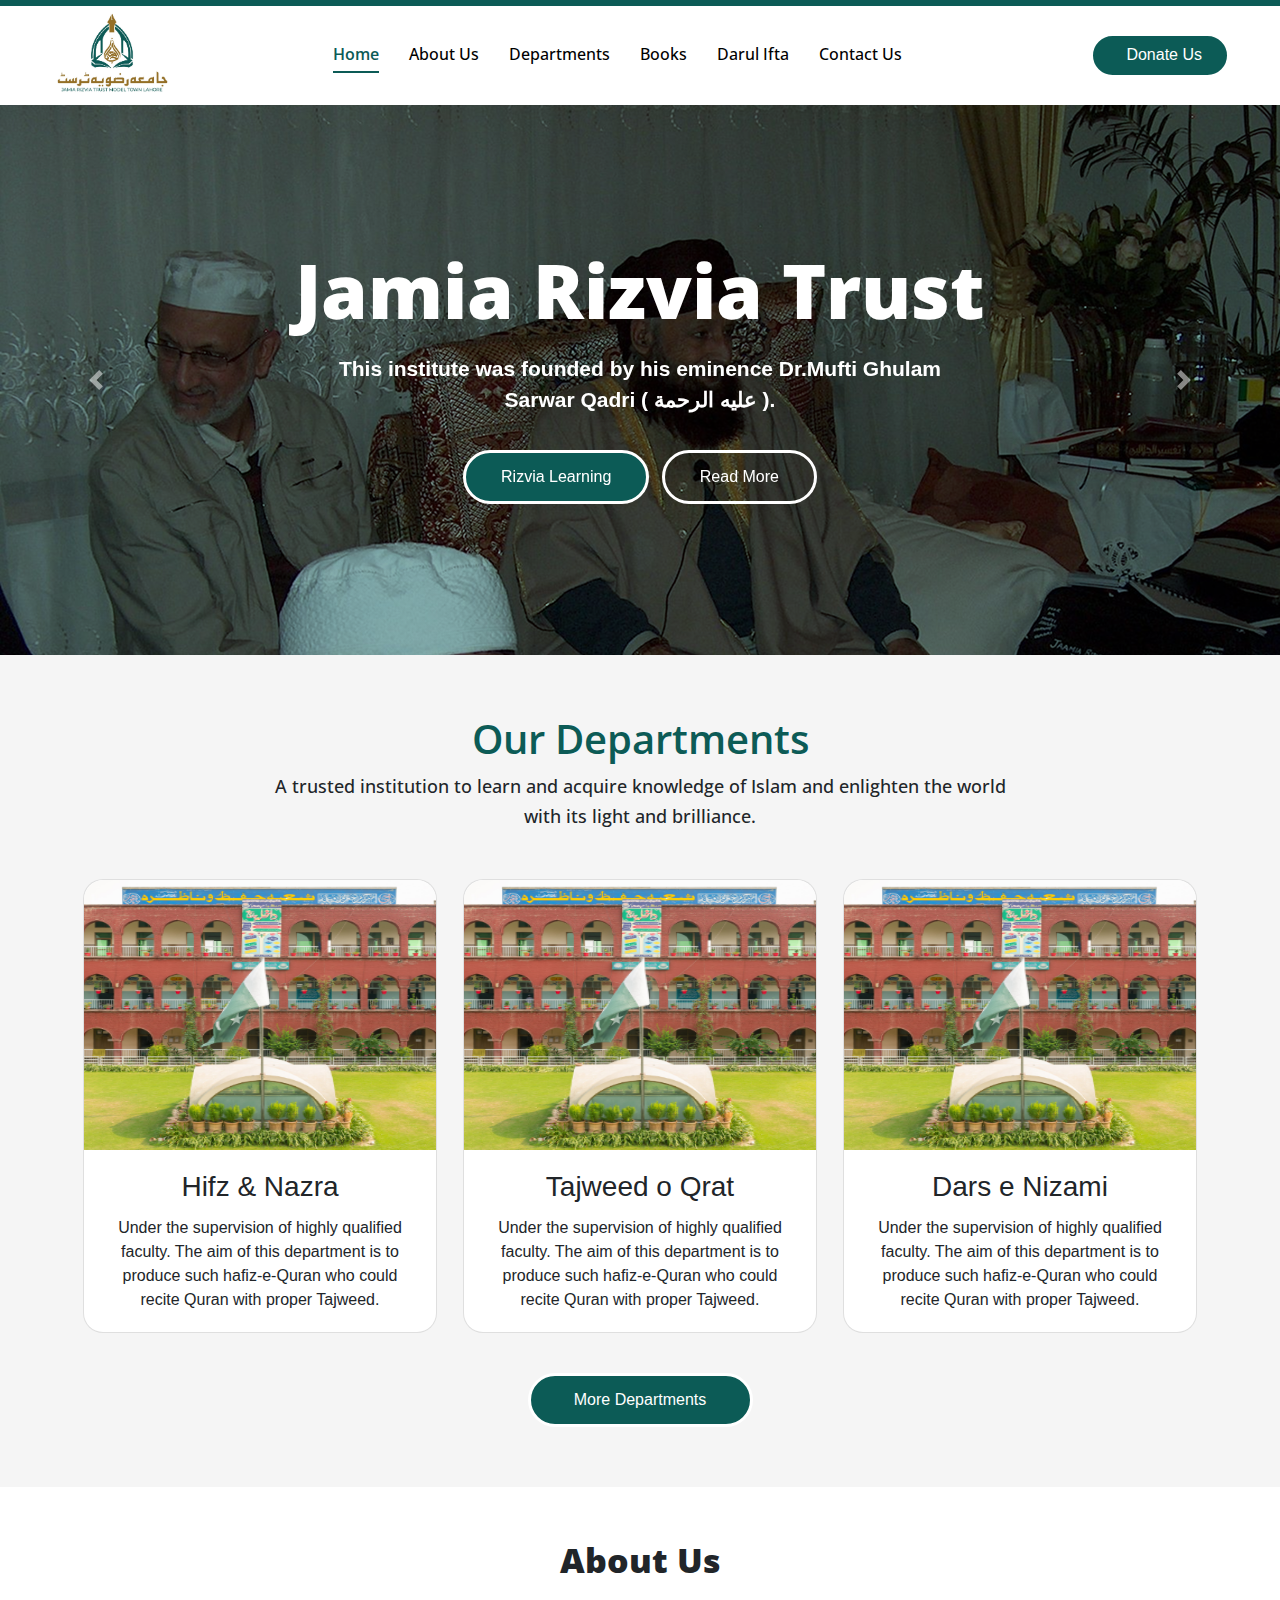
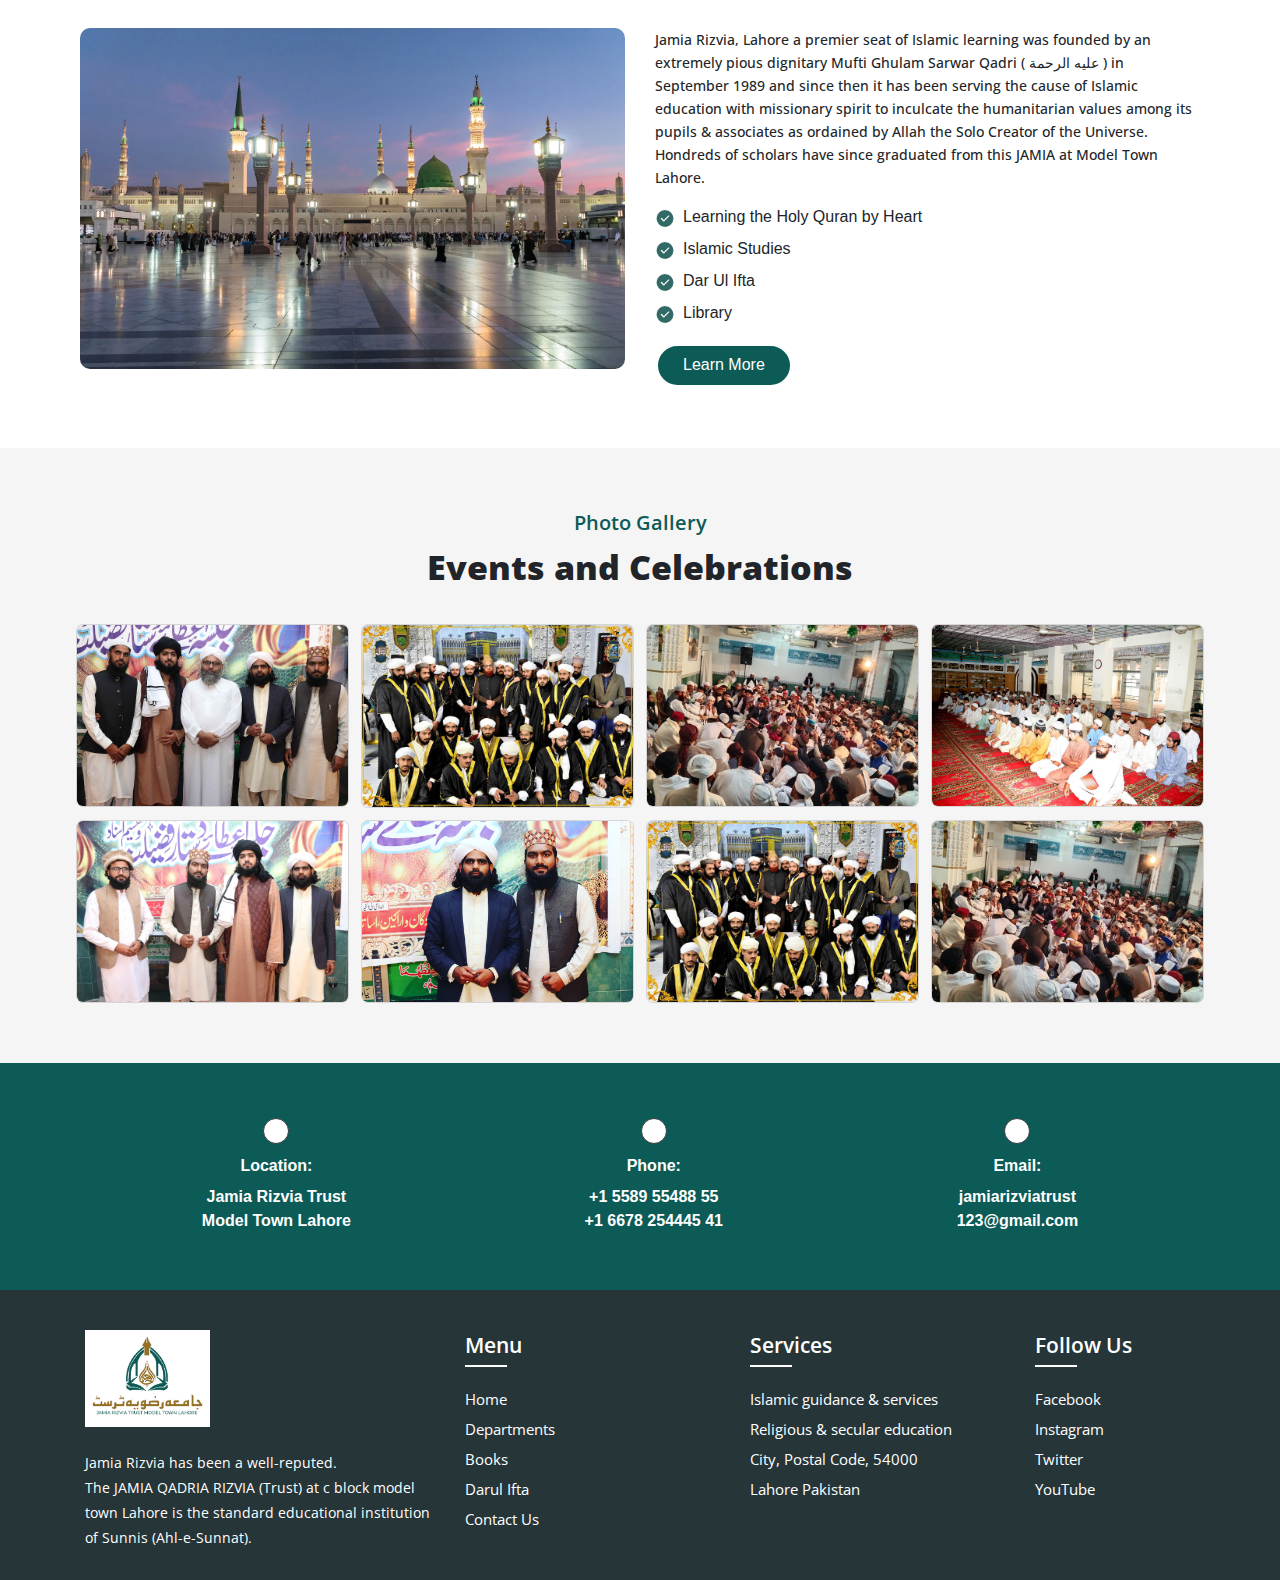
==== commit 7481f6b9: "add page" ====
--- a/index.html
+++ b/index.html
@@ -20,6 +20,9 @@
     <header>
         <nav class="navbar navbar-expand-lg navbar-light bg-light">
             <a href="index.html"><img src="images/jamia-logo.jpg" alt="Girl in a jacket" width="125px" class="navbar-img"></a>
+            <div class="nav-donate-btn d-lg-none d-block">
+                <a href="contact.html" class="btn d-flex align-items-center" style="gap: 8px;"> <i class="fa-solid fa-circle-dollar-to-slot"></i> Donate Us</a>
+            </div>
             <button class="navbar-toggler" type="button" data-toggle="collapse" data-target="#navbarText"
                 aria-controls="navbarText" aria-expanded="false" aria-label="Toggle navigation">
                 <span class="navbar-toggler-icon" id="i"></span>
@@ -39,7 +42,7 @@
                         <a class="nav-link" href="books.html">Books</a>
                     </li>
                     <li class="nav-item">
-                        <a class="nav-link" href="index.html">Darul Ifta</a>
+                        <a class="nav-link" href="form.html">Darul Ifta</a>
                     </li>
                    
                     <li class="nav-item">
@@ -47,7 +50,7 @@
                     </li>
                 </ul>
             </div>
-            <div class="nav-donate-btn d-none d-md-block">
+            <div class="nav-donate-btn d-none d-lg-block">
                 <a href="contact.html" class="btn d-flex align-items-center" style="gap: 8px;"> <i class="fa-solid fa-circle-dollar-to-slot"></i> Donate Us</a>
             </div>
         </nav>
--- a/style.css
+++ b/style.css
@@ -74,17 +74,17 @@
 .carousel-item{
     /* background-color: aquamarine; */
     min-height: 550px;
-    padding: 130px 100px;
-    background: linear-gradient(to right, rgba(12, 91, 86, 0.507), rgba(12, 91, 86, 0.507)) center / cover, url(images/slide-img-2.webp);
+    padding: 130px 20px;
+    background: linear-gradient(to right, rgba(12, 91, 86, 0.507), rgba(12, 91, 86, 0.507)), url(images/slide-img-2.webp);
     background-repeat: no-repeat;
     background-size: cover;
-    background-position: top;
+    background-position: center;
     background-color: grey;
     background-blend-mode: multiply;
     text-align: center;
 }
 .carousel-item:nth-child(1){
-    background: linear-gradient(to right, rgba(12, 91, 86, 0.493), rgba(12, 91, 86, 0.521)) center / cover, url(images/slide-img-1.png);
+    background: linear-gradient(to right, rgba(12, 91, 86, 0.493), rgba(12, 91, 86, 0.521)), url(images/slide-img-1.png);
 }
 .carousel-item h1{
     font-size: 75px;
@@ -122,7 +122,7 @@
 }
 /* department style is here */
 .department{
-    padding: 70px 10px;
+    padding: 60px 10px;
     background-color: #f5f5f5;
 }
 .department .department-title{
@@ -174,8 +174,8 @@
 
 /* about us style is here */
 .about-main{
-    min-height: 250px;
-    padding: 120px 10px;
+    min-height: 200px;
+    padding: 100px 10px;
     background: #0c5b56;
     background-blend-mode: multiply;
     text-align: center;
@@ -197,7 +197,7 @@
     color: #FFF;
 }
 .about-home{
-    padding: 70px 10px !important;
+    padding: 60px 10px !important;
 }
 .small-title{
     font-family: 'Open Sans';
@@ -242,7 +242,7 @@
 }
 /* event section style is here */
 .event{
-    padding: 70px 10px;
+    padding: 60px 10px;
     background-color: #f5f5f5;
 }
 .event .img-div{
@@ -401,7 +401,7 @@
         margin-top: 15px;
     }
     .navbar {
-        padding: 10px 20px 10px 10px;
+        padding: 1px 20px 1px 10px;
     }
     .navbar-light .navbar-nav .nav-link{
         margin-left: 15px;
@@ -425,6 +425,17 @@
 }
 @media screen and (max-width: 500px){
     .carousel-item{
-        padding: 120px 35px;
+        min-height: 450px !important;
+    }
+    .carousel-item:nth-child(1){
+        background: linear-gradient(to right, rgba(12, 91, 86, 0.493), rgba(12, 91, 86, 0.521)), url(images/slide-img-3.png);
+        background-position: top !important;
+    }
+    .navbar-img{
+        width: 100px;
+    }
+    .about-main{
+        min-height: 150px;
+        padding: 70px 10px;
     }
 }